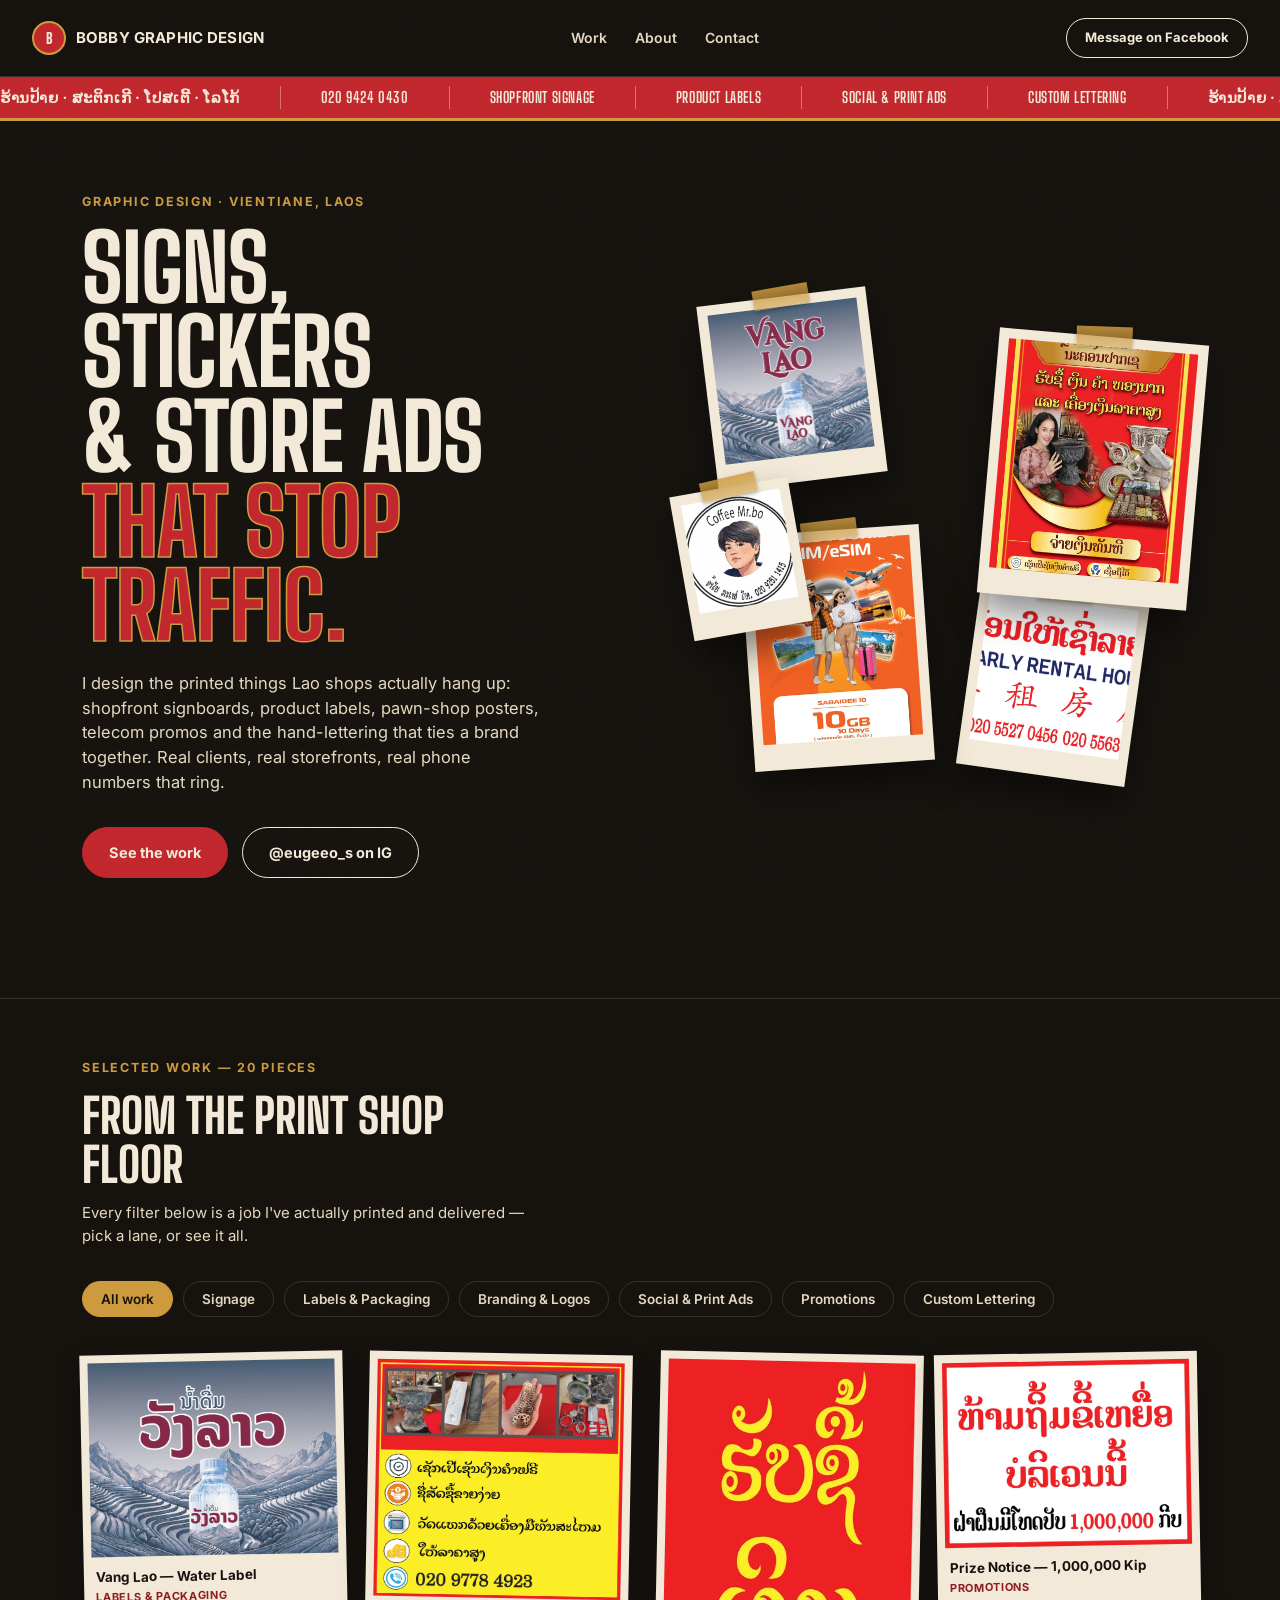
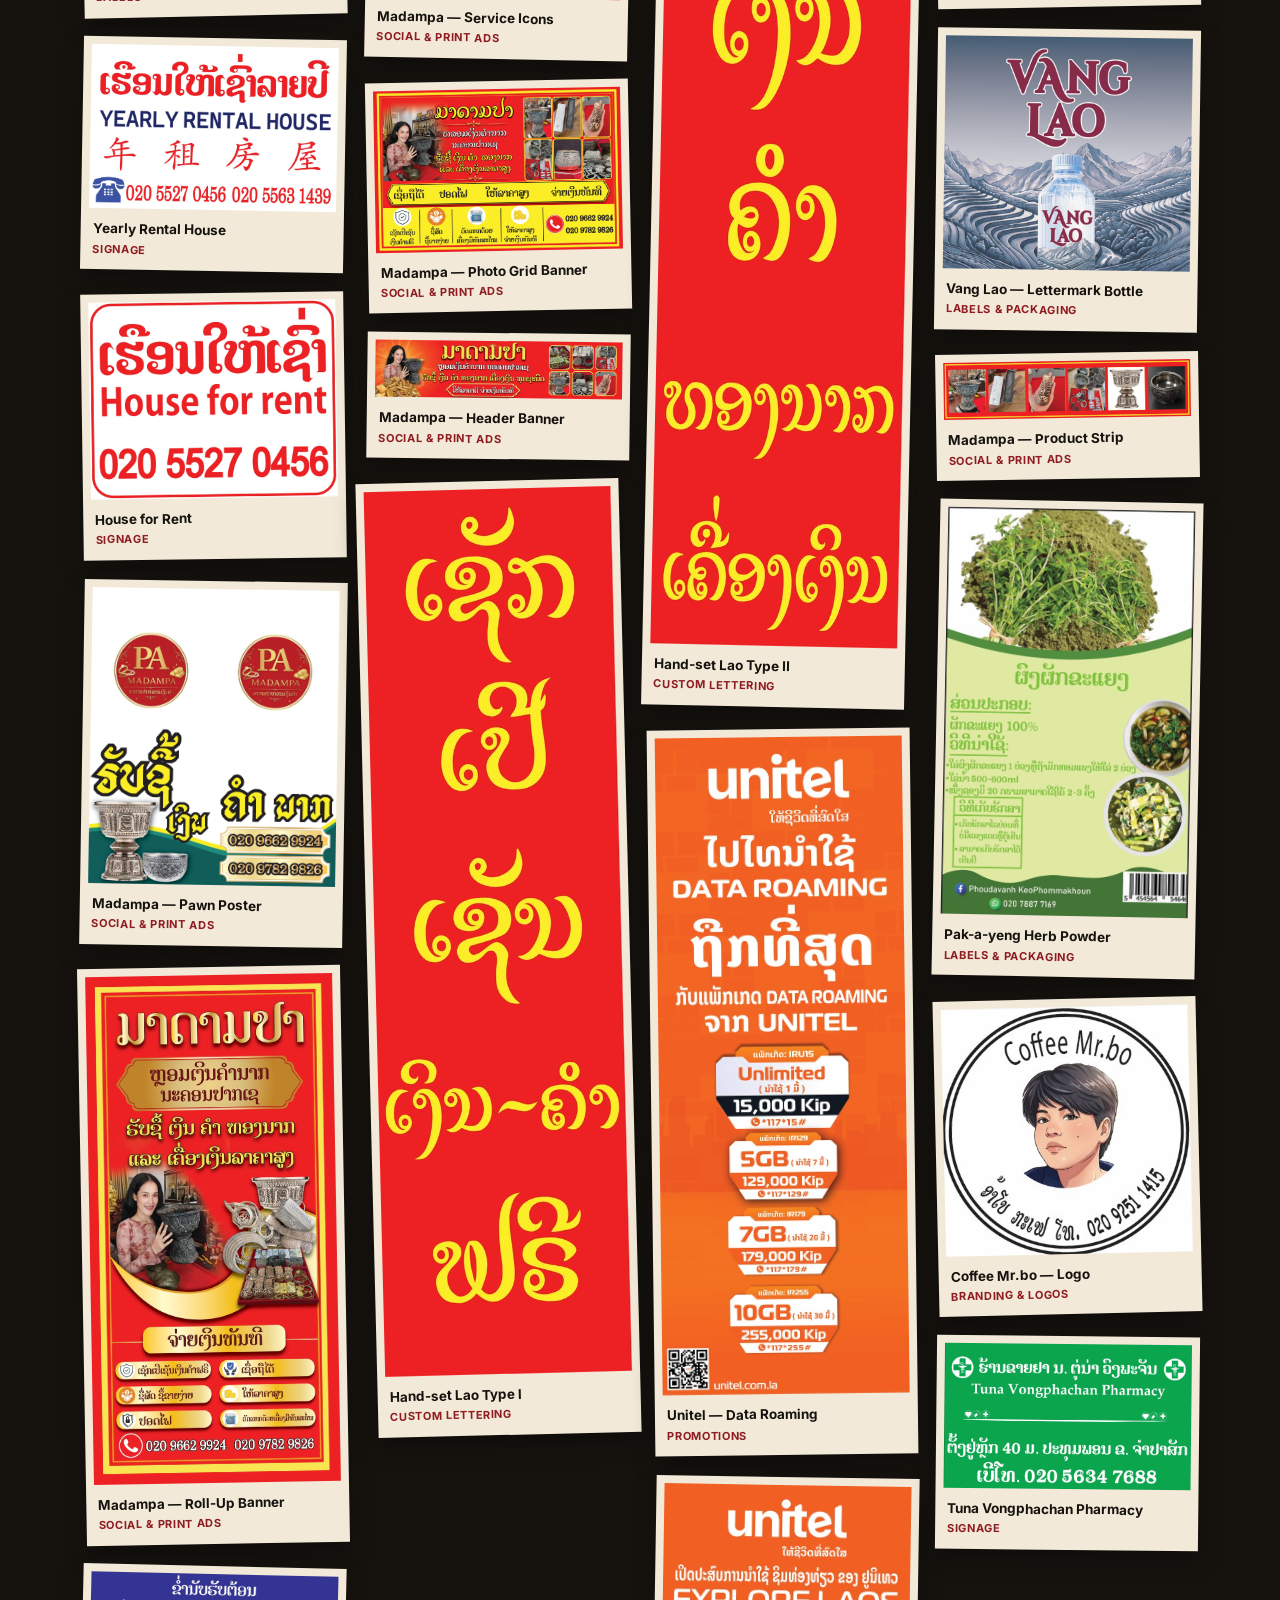
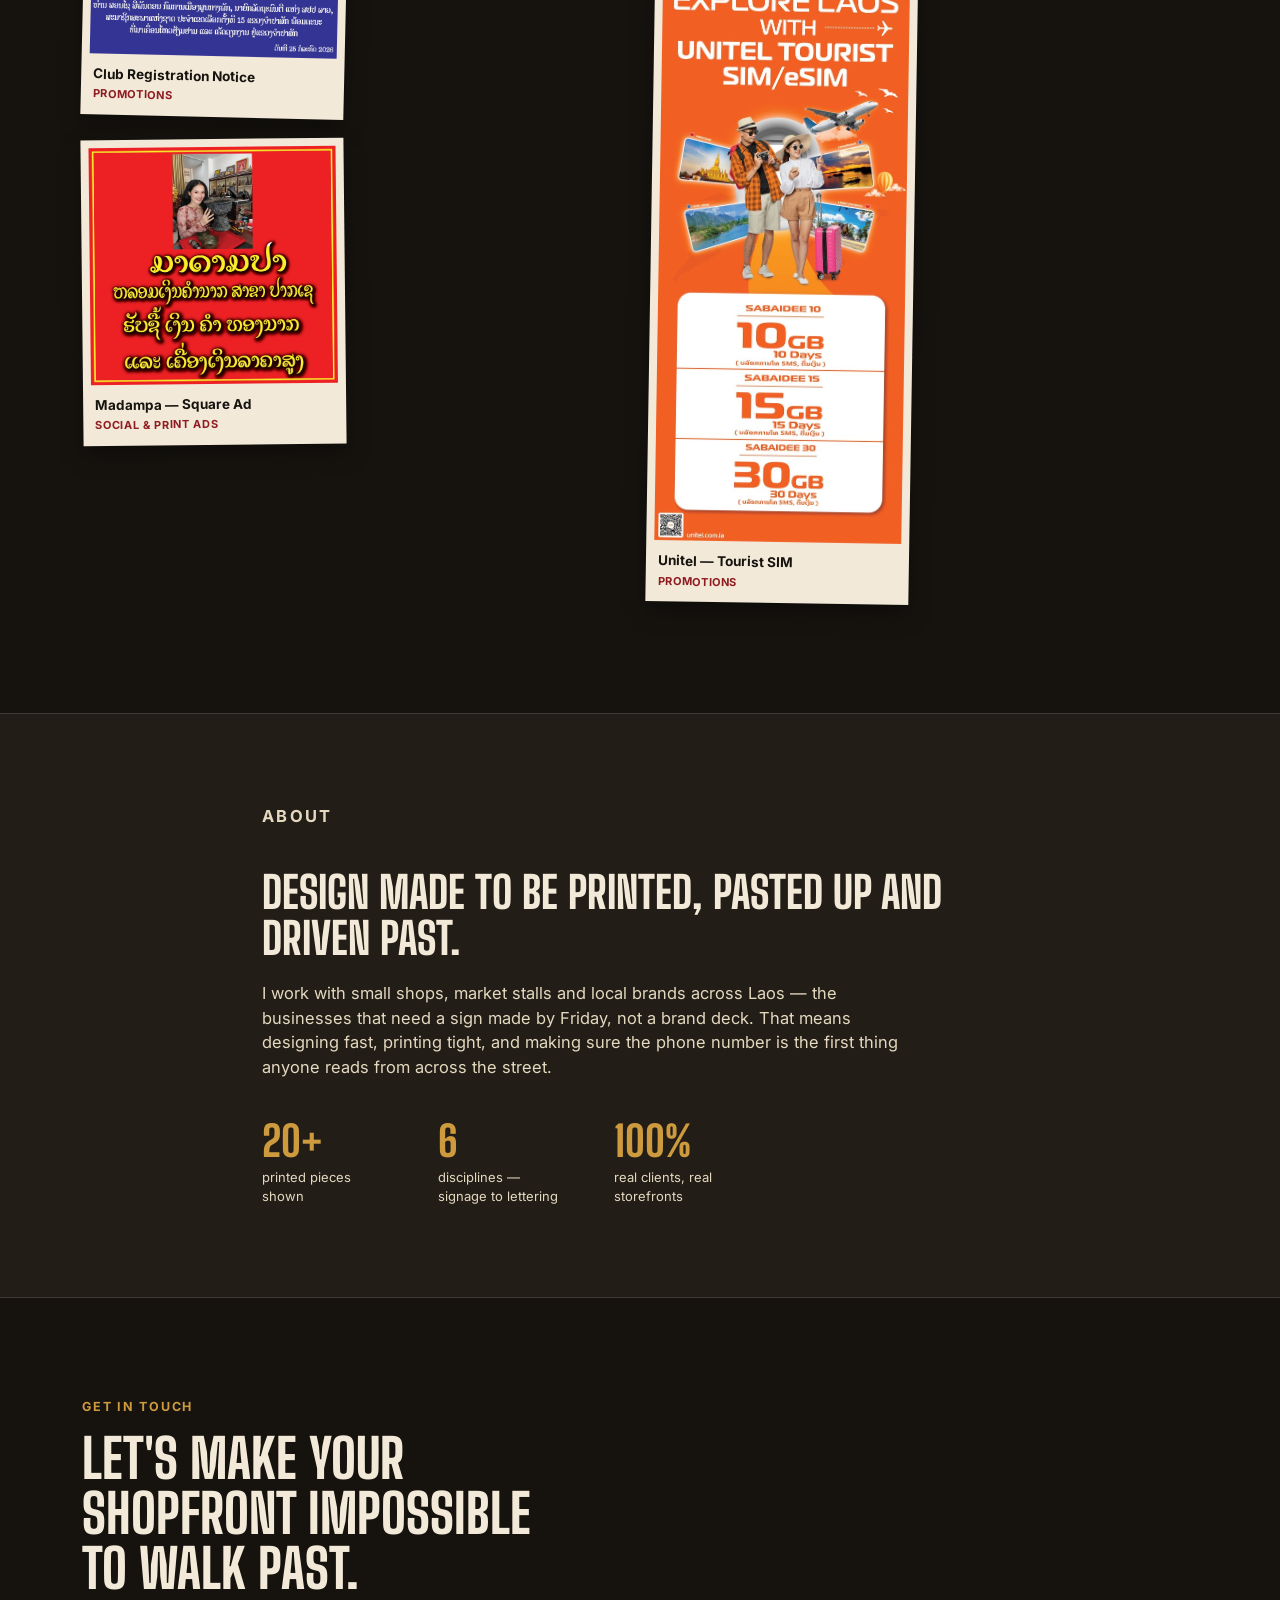
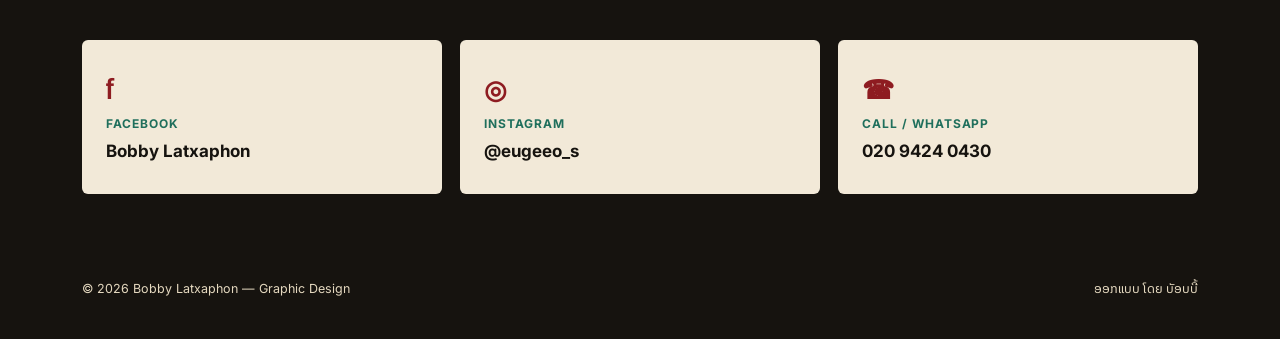
==== index.html @ 71aa8923 "Update index.html" ====
<!DOCTYPE html>
<html lang="en">
<head>
<meta charset="UTF-8">
<meta name="viewport" content="width=device-width, initial-scale=1.0">
<title>Bobby Latxaphon — Sign, Sticker &amp; Print Design</title>
<meta name="description" content="Graphic design portfolio — shopfront signage, product labels, social ads and street promotions from Laos.">
<link rel="preconnect" href="https://fonts.googleapis.com">
<link rel="preconnect" href="https://fonts.gstatic.com" crossorigin>
<link href="https://fonts.googleapis.com/css2?family=Big+Shoulders+Display:wght@400;600;700;800;900&family=Inter:wght@400;500;600;700;800&family=Noto+Sans+Lao:wght@400;600;700&display=swap" rel="stylesheet">
<link rel="stylesheet" href="styles.css">
</head>
<body>

<div class="grain"></div>

<header class="site-header">
  <a href="#top" class="brand">
    <span class="brand-mark">B</span>
    <span class="brand-name">BOBBY&nbsp;GRAPHIC&nbsp;DESIGN</span>
  </a>
  <nav class="main-nav">
    <a href="#work">Work</a>
    <a href="#about">About</a>
    <a href="#contact">Contact</a>
  </nav>
  <a class="header-cta" href="https://www.facebook.com/share/18x2KNoLbR/?mibextid=wwXIfr" target="_blank" rel="noopener">Message on Facebook</a>
</header>

<main id="top">

  <!-- MARQUEE -->
  <div class="marquee" aria-hidden="true">
    <div class="marquee-track">
      <span><font face="phetsarath ot">ຮ້ານປ້າຍ · ສະຕິກເກີ · ໂປສເຕີ້ · ໂລໂກ້</font></span>
      <span>020&nbsp;9424&nbsp;0430</span>
      <span>SHOPFRONT SIGNAGE</span>
      <span>PRODUCT LABELS</span>
      <span>SOCIAL &amp; PRINT ADS</span>
      <span>CUSTOM LETTERING</span>
      <span><font face="phetsarath ot">ຮ້ານປ້າຍ · ສະຕິກເກີ · ໂປສເຕີ້ · ໂລໂກ້</font></span>
      <span>020&nbsp;9424&nbsp;0430</span>
      <span>SHOPFRONT SIGNAGE</span>
      <span>PRODUCT LABELS</span>
      <span>SOCIAL &amp; PRINT ADS</span>
      <span>CUSTOM LETTERING</span>
    </div>
  </div>

  <!-- HERO -->
  <section class="hero">
    <div class="hero-copy">
      <p class="eyebrow">Graphic design · Vientiane, Laos</p>
      <h1>SIGNS,<br>STICKERS<br>&amp; STORE ADS<br><span class="hero-accent">THAT STOP<br>TRAFFIC.</span></h1>
      <p class="hero-lede">I design the printed things Lao shops actually hang up: shopfront signboards, product labels, pawn-shop posters, telecom promos and the hand-lettering that ties a brand together. Real clients, real storefronts, real phone numbers that ring.</p>
      <div class="hero-actions">
        <a href="#work" class="btn btn-primary">See the work</a>
        <a href="https://www.instagram.com/eugeeo_s?igsh=YTIzc3ljZ2NicTg0&utm_source=qr" target="_blank" rel="noopener" class="btn btn-ghost">@eugeeo_s on IG</a>
      </div>
    </div>

    <div class="hero-wall" role="img" aria-label="A wall of pinned sign and poster designs">
      <figure class="pin p1"><img src="images/93x88.jpg" alt="Vang Lao drinking water bottle label design"><span class="tape"></span></figure>
      <figure class="pin p2"><img src="images/250x500.jpg" alt="Madampa pawn shop gold and silver poster"><span class="tape"></span></figure>
      <figure class="pin p3"><img src="images/60x160.jpg" alt="Unitel tourist SIM roaming poster"><span class="tape"></span></figure>
      <figure class="pin p4"><img src="images/150x100.jpg" alt="Yearly rental house signboard"><span class="tape"></span></figure>
      <figure class="pin p5"><img src="images/22.jpg" alt="Coffee Mr.bo circular logo"><span class="tape"></span></figure>
    </div>
  </section>

  <!-- WORK -->
  <section id="work" class="work">
    <div class="section-head">
      <p class="eyebrow">Selected work — 20 pieces</p>
      <h2>From the print shop floor</h2>
      <p class="section-note">Every filter below is a job I've actually printed and delivered — pick a lane, or see it all.</p>
    </div>

    <div class="filters" role="tablist" aria-label="Filter work by category">
      <button class="filter-pill is-active" data-filter="all">All work</button>
      <button class="filter-pill" data-filter="signage">Signage</button>
      <button class="filter-pill" data-filter="labels">Labels &amp; Packaging</button>
      <button class="filter-pill" data-filter="branding">Branding &amp; Logos</button>
      <button class="filter-pill" data-filter="ads">Social &amp; Print Ads</button>
      <button class="filter-pill" data-filter="promos">Promotions</button>
      <button class="filter-pill" data-filter="lettering">Custom Lettering</button>
    </div>

    <div class="grid" id="grid">
      <!-- items injected by JS-friendly static markup -->

      <figure class="card" data-cat="labels" style="--rot:-1.2deg">
        <img src="images/108x85.jpg" alt="Vang Lao mountain-themed drinking water label" loading="lazy">
        <figcaption><span class="cap-title">Vang Lao — Water Label</span><span class="cap-tag">Labels &amp; Packaging</span></figcaption>
      </figure>

      <figure class="card" data-cat="signage" style="--rot:1deg">
        <img src="images/150x100.jpg" alt="Yearly rental house trilingual signboard" loading="lazy">
        <figcaption><span class="cap-title">Yearly Rental House</span><span class="cap-tag">Signage</span></figcaption>
      </figure>

      <figure class="card" data-cat="signage" style="--rot:-0.8deg">
        <img src="images/150x120.jpg" alt="House for rent red bordered signboard" loading="lazy">
        <figcaption><span class="cap-title">House for Rent</span><span class="cap-tag">Signage</span></figcaption>
      </figure>

      <figure class="card tall" data-cat="ads" style="--rot:0.9deg">
        <img src="images/200x240.jpg" alt="Madampa pawn shop poster with two logos" loading="lazy">
        <figcaption><span class="cap-title">Madampa — Pawn Poster</span><span class="cap-tag">Social &amp; Print Ads</span></figcaption>
      </figure>

      <figure class="card tall" data-cat="ads" style="--rot:-1deg">
        <img src="images/250x500.jpg" alt="Madampa full vertical roll-up banner" loading="lazy">
        <figcaption><span class="cap-title">Madampa — Roll-Up Banner</span><span class="cap-tag">Social &amp; Print Ads</span></figcaption>
      </figure>

      <figure class="card" data-cat="promos" style="--rot:1.3deg">
        <img src="images/270x90.jpg" alt="Football club membership registration announcement" loading="lazy">
        <figcaption><span class="cap-title">Club Registration Notice</span><span class="cap-tag">Promotions</span></figcaption>
      </figure>

      <figure class="card" data-cat="ads" style="--rot:-0.6deg">
        <img src="images/300x300_1.jpg" alt="Madampa square banner with contact numbers" loading="lazy">
        <figcaption><span class="cap-title">Madampa — Square Ad</span><span class="cap-tag">Social &amp; Print Ads</span></figcaption>
      </figure>

      <figure class="card" data-cat="ads" style="--rot:1.1deg">
        <img src="images/300x300_2.jpg" alt="Madampa square banner with service icons" loading="lazy">
        <figcaption><span class="cap-title">Madampa — Service Icons</span><span class="cap-tag">Social &amp; Print Ads</span></figcaption>
      </figure>

      <figure class="card wide" data-cat="ads" style="--rot:-1.1deg">
        <img src="images/375x246.jpg" alt="Madampa wide banner with photo grid" loading="lazy">
        <figcaption><span class="cap-title">Madampa — Photo Grid Banner</span><span class="cap-tag">Social &amp; Print Ads</span></figcaption>
      </figure>

      <figure class="card wide" data-cat="ads" style="--rot:0.7deg">
        <img src="images/500x120.jpg" alt="Madampa long horizontal gold banner" loading="lazy">
        <figcaption><span class="cap-title">Madampa — Header Banner</span><span class="cap-tag">Social &amp; Print Ads</span></figcaption>
      </figure>

      <figure class="card tall" data-cat="lettering" style="--rot:-1.4deg">
        <img src="images/51x183-10.jpg" alt="Custom Lao lettering artwork in yellow" loading="lazy">
        <figcaption><span class="cap-title">Hand-set Lao Type I</span><span class="cap-tag">Custom Lettering</span></figcaption>
      </figure>

      <figure class="card tall" data-cat="lettering" style="--rot:1.2deg">
        <img src="images/51x183-11.jpg" alt="Custom Lao lettering artwork, second layout" loading="lazy">
        <figcaption><span class="cap-title">Hand-set Lao Type II</span><span class="cap-tag">Custom Lettering</span></figcaption>
      </figure>

      <figure class="card tall" data-cat="promos" style="--rot:-0.7deg">
        <img src="images/60x160_2.jpg" alt="Unitel data roaming promotional poster" loading="lazy">
        <figcaption><span class="cap-title">Unitel — Data Roaming</span><span class="cap-tag">Promotions</span></figcaption>
      </figure>

      <figure class="card tall" data-cat="promos" style="--rot:0.9deg">
        <img src="images/60x160.jpg" alt="Unitel tourist SIM travel poster" loading="lazy">
        <figcaption><span class="cap-title">Unitel — Tourist SIM</span><span class="cap-tag">Promotions</span></figcaption>
      </figure>

      <figure class="card" data-cat="signage" style="--rot:-1deg">
        <img src="images/80x60.jpg" alt="Lottery style prize notice, one million kip" loading="lazy">
        <figcaption><span class="cap-title">Prize Notice — 1,000,000 Kip</span><span class="cap-tag">Promotions</span></figcaption>
      </figure>

      <figure class="card" data-cat="labels" style="--rot:0.8deg">
        <img src="images/93x88.jpg" alt="Vang Lao English lettermark bottle design" loading="lazy">
        <figcaption><span class="cap-title">Vang Lao — Lettermark Bottle</span><span class="cap-tag">Labels &amp; Packaging</span></figcaption>
      </figure>

      <figure class="card wide" data-cat="ads" style="--rot:-0.9deg">
        <img src="images/stiker_c2_300x70.jpg" alt="Product photography strip of silver and gold pieces" loading="lazy">
        <figcaption><span class="cap-title">Madampa — Product Strip</span><span class="cap-tag">Social &amp; Print Ads</span></figcaption>
      </figure>

      <figure class="card" data-cat="labels" style="--rot:1.1deg">
        <img src="images/10.jpg" alt="Herbal vegetable powder product label, green" loading="lazy">
        <figcaption><span class="cap-title">Pak-a-yeng Herb Powder</span><span class="cap-tag">Labels &amp; Packaging</span></figcaption>
      </figure>

      <figure class="card small" data-cat="branding" style="--rot:-1.3deg">
        <img src="images/22.jpg" alt="Coffee Mr.bo circular portrait logo" loading="lazy">
        <figcaption><span class="cap-title">Coffee Mr.bo — Logo</span><span class="cap-tag">Branding &amp; Logos</span></figcaption>
      </figure>

      <figure class="card" data-cat="signage" style="--rot:0.6deg">
        <img src="images/8.jpg" alt="Tuna Vongphachan pharmacy signboard" loading="lazy">
        <figcaption><span class="cap-title">Tuna Vongphachan Pharmacy</span><span class="cap-tag">Signage</span></figcaption>
      </figure>

    </div>
  </section>

  <!-- ABOUT -->
  <section id="about" class="about">
    <div class="about-inner">
      <p class="eyebrow">About</p>
      <h2>Design made to be printed, pasted&nbsp;up and driven past.</h2>
      <p>I work with small shops, market stalls and local brands across Laos — the businesses that need a sign made by Friday, not a brand deck. That means designing fast, printing tight, and making sure the phone number is the first thing anyone reads from across the street.</p>
      <div class="stat-row">
        <div class="stat"><span class="stat-num">20+</span><span class="stat-label">printed pieces shown</span></div>
        <div class="stat"><span class="stat-num">6</span><span class="stat-label">disciplines — signage to lettering</span></div>
        <div class="stat"><span class="stat-num">100%</span><span class="stat-label">real clients, real storefronts</span></div>
      </div>
    </div>
  </section>

  <!-- CONTACT -->
  <section id="contact" class="contact">
    <div class="contact-inner">
      <p class="eyebrow">Get in touch</p>
      <h2>Let's make your shopfront impossible to walk past.</h2>
      <div class="contact-grid">
        <a class="contact-card" href="https://www.facebook.com/share/18x2KNoLbR/?mibextid=wwXIfr" target="_blank" rel="noopener">
          <span class="contact-icon">f</span>
          <span class="contact-label">Facebook</span>
          <span class="contact-value">Bobby Latxaphon</span>
        </a>
        <a class="contact-card" href="https://www.instagram.com/eugeeo_s?igsh=YTIzc3ljZ2NicTg0&utm_source=qr" target="_blank" rel="noopener">
          <span class="contact-icon">◎</span>
          <span class="contact-label">Instagram</span>
          <span class="contact-value">@eugeeo_s</span>
        </a>
        <a class="contact-card" href="tel:+8562094240430">
          <span class="contact-icon">☎</span>
          <span class="contact-label">Call / WhatsApp</span>
          <span class="contact-value">020&nbsp;9424&nbsp;0430</span>
        </a>
      </div>
    </div>
  </section>

</main>

<footer class="site-footer">
  <span>© 2026 Bobby Latxaphon — Graphic Design</span>
  <span class="footer-lao">ອອກແບບ ໂດຍ ບັອບບີ້</span>
</footer>

<!-- Lightbox -->
<div class="lightbox" id="lightbox" aria-hidden="true">
  <button class="lightbox-close" id="lightboxClose" aria-label="Close preview">&times;</button>
  <button class="lightbox-nav lightbox-prev" id="lightboxPrev" aria-label="Previous image">&#8592;</button>
  <img src="" alt="" id="lightboxImg">
  <button class="lightbox-nav lightbox-next" id="lightboxNext" aria-label="Next image">&#8594;</button>
  <p class="lightbox-caption" id="lightboxCaption"></p>
</div>

<script src="script.js"></script>
</body>
</html>
---- styles.css ----
/* ---------- Tokens ---------- */
:root{
  --ink: #16130f;
  --ink-soft: #221d17;
  --paper: #f2e9d8;
  --paper-dim: #e4d8bf;
  --red: #c1272d;
  --red-deep: #8e1c21;
  --gold: #cd9a3e;
  --teal: #1f6f5c;
  --line: rgba(242,233,216,0.14);

  --display: "Big Shoulders Display", sans-serif;
  --body: "Inter", sans-serif;
  --lao: "Noto Sans Lao", sans-serif;

  --container: 1180px;
}

*{ box-sizing:border-box; }
html{ scroll-behavior:smooth; }
body{
  margin:0;
  background:var(--ink);
  color:var(--paper);
  font-family:var(--body);
  font-size:16px;
  line-height:1.5;
  -webkit-font-smoothing:antialiased;
}
img{ max-width:100%; display:block; }
a{ color:inherit; text-decoration:none; }

::selection{ background:var(--red); color:var(--paper); }

/* focus visibility */
a:focus-visible, button:focus-visible{
  outline:2px solid var(--gold);
  outline-offset:3px;
}

/* subtle film grain overlay for the whole page */
.grain{
  position:fixed; inset:0; pointer-events:none; z-index:999;
  opacity:0.05; mix-blend-mode:overlay;
  background-image:url("data:image/svg+xml,%3Csvg xmlns='http://www.w3.org/2000/svg' width='120' height='120'%3E%3Cfilter id='n'%3E%3CfeTurbulence type='fractalNoise' baseFrequency='0.9' numOctaves='2' stitchTiles='stitch'/%3E%3C/filter%3E%3Crect width='100%25' height='100%25' filter='url(%23n)'/%3E%3C/svg%3E");
}

@media (prefers-reduced-motion: reduce){
  html{ scroll-behavior:auto; }
  *{ animation-duration:0.001ms !important; animation-iteration-count:1 !important; transition-duration:0.001ms !important; }
}

/* ---------- Header ---------- */
.site-header{
  position:sticky; top:0; z-index:50;
  display:flex; align-items:center; justify-content:space-between;
  padding:18px 32px;
  background:rgba(22,19,15,0.86);
  backdrop-filter:blur(8px);
  border-bottom:1px solid var(--line);
}
.brand{ display:flex; align-items:center; gap:10px; }
.brand-mark{
  width:34px; height:34px; border-radius:50%;
  background:var(--red);
  color:var(--paper);
  display:flex; align-items:center; justify-content:center;
  font-family:var(--display); font-weight:800; font-size:15px;
  border:2px solid var(--gold);
}
.brand-name{ font-weight:700; letter-spacing:0.01em; font-size:15px; }
.main-nav{ display:flex; gap:28px; }
.main-nav a{
  font-size:14px; font-weight:600; color:var(--paper-dim);
  transition:color .2s;
}
.main-nav a:hover{ color:var(--gold); }
.header-cta{
  border:1.5px solid var(--paper);
  padding:9px 18px;
  border-radius:999px;
  font-size:13px; font-weight:700;
  white-space:nowrap;
  transition:background .2s, color .2s, border-color .2s;
}
.header-cta:hover{ background:var(--red); border-color:var(--red); color:var(--paper); }

@media (max-width:760px){
  .main-nav{ display:none; }
  .site-header{ padding:14px 18px; }
}

/* ---------- Marquee ---------- */
.marquee{
  background:var(--red);
  color:var(--paper);
  overflow:hidden;
  white-space:nowrap;
  border-bottom:3px solid var(--gold);
}
.marquee-track{
  display:inline-flex;
  gap:40px;
  padding:9px 0;
  animation:scroll-marquee 32s linear infinite;
}
.marquee-track span{
  font-family:var(--display);
  font-weight:700;
  font-size:15px;
  letter-spacing:0.04em;
  text-transform:uppercase;
  padding-right:40px;
  border-right:1px solid rgba(242,233,216,0.4);
}
@keyframes scroll-marquee{
  from{ transform:translateX(0); }
  to{ transform:translateX(-50%); }
}

/* ---------- Hero ---------- */
.hero{
  max-width:var(--container);
  margin:0 auto;
  padding:72px 32px 100px;
  display:grid;
  grid-template-columns:1.05fr 0.95fr;
  gap:40px;
  align-items:center;
}
.eyebrow{
  font-size:12.5px; font-weight:700; letter-spacing:0.14em; text-transform:uppercase;
  color:var(--gold); margin:0 0 14px;
}
.hero h1{
  font-family:var(--display);
  font-weight:800;
  font-size:clamp(48px, 7.2vw, 92px);
  line-height:0.92;
  letter-spacing:-0.01em;
  margin:0 0 22px;
  text-transform:uppercase;
}
.hero-accent{ color:var(--red); -webkit-text-stroke:1.5px var(--gold); text-stroke:1.5px var(--gold); }
.hero-lede{
  max-width:46ch;
  color:var(--paper-dim);
  font-size:16.5px;
  margin:0 0 32px;
}
.hero-actions{ display:flex; gap:14px; flex-wrap:wrap; }
.btn{
  display:inline-flex; align-items:center; gap:8px;
  padding:14px 26px;
  border-radius:999px;
  font-weight:700; font-size:14.5px;
  transition:transform .18s ease, background .2s, color .2s, border-color .2s;
}
.btn:hover{ transform:translateY(-2px); }
.btn-primary{ background:var(--red); color:var(--paper); border:1.5px solid var(--red); }
.btn-primary:hover{ background:var(--red-deep); border-color:var(--red-deep); }
.btn-ghost{ border:1.5px solid var(--paper); color:var(--paper); }
.btn-ghost:hover{ background:var(--paper); color:var(--ink); }

/* --- hero pinned wall --- */
.hero-wall{
  position:relative;
  height:480px;
}
.pin{
  position:absolute;
  margin:0;
  background:var(--paper);
  padding:10px 10px 26px;
  box-shadow:0 18px 34px rgba(0,0,0,0.45);
  width:190px;
  transform:rotate(var(--r,0deg));
  transition:transform .3s ease, box-shadow .3s ease;
}
.pin img{ width:100%; height:150px; object-fit:cover; }
.pin:hover{ transform:rotate(0deg) scale(1.04); box-shadow:0 22px 44px rgba(0,0,0,0.55); z-index:5; }
.pin .tape{
  position:absolute; top:-10px; left:50%; transform:translateX(-50%) rotate(-3deg);
  width:56px; height:20px;
  background:linear-gradient(180deg, rgba(205,154,62,0.85), rgba(205,154,62,0.55));
  box-shadow:0 2px 4px rgba(0,0,0,0.25);
}
.p1{ --r:-7deg; top:0; left:20px; width:170px; z-index:2; }
.p2{ --r:5deg; top:40px; right:0; width:210px; z-index:3; }
.p2 img{ height:230px; }
.p3{ --r:-4deg; bottom:10px; left:60px; width:180px; z-index:4; }
.p3 img{ height:200px; }
.p4{ --r:8deg; bottom:0; right:60px; width:170px; z-index:1; }
.p5{ --r:-10deg; top:190px; left:-6px; width:120px; z-index:5; }
.p5 img{ height:110px; }

@media (max-width:920px){
  .hero{ grid-template-columns:1fr; padding-top:48px; }
  .hero-wall{ height:380px; margin-top:20px; }
}
@media (max-width:520px){
  .hero-wall{ display:none; }
}

/* ---------- Section shared ---------- */
.section-head{ max-width:var(--container); margin:0 auto; padding:0 32px; text-align:left; }
.section-head h2{
  font-family:var(--display);
  font-weight:800;
  font-size:clamp(30px,4.4vw,48px);
  line-height:1.02;
  margin:0 0 12px;
  text-transform:uppercase;
  max-width:16ch;
}
.section-note{ color:var(--paper-dim); max-width:52ch; margin:0; font-size:15px; }

/* ---------- Work / Filters ---------- */
.work{ padding:60px 0 110px; border-top:1px solid var(--line); margin-top:20px; }
.filters{
  max-width:var(--container); margin:34px auto 0; padding:0 32px;
  display:flex; gap:10px; flex-wrap:wrap;
}
.filter-pill{
  font-family:var(--body);
  background:transparent;
  border:1.5px solid var(--line);
  color:var(--paper-dim);
  padding:9px 18px;
  border-radius:999px;
  font-size:13.5px;
  font-weight:600;
  cursor:pointer;
  transition:background .2s, color .2s, border-color .2s;
}
.filter-pill:hover{ border-color:var(--gold); color:var(--paper); }
.filter-pill.is-active{ background:var(--gold); border-color:var(--gold); color:var(--ink); }

.grid{
  max-width:var(--container); margin:36px auto 0; padding:0 32px;
  columns:4 260px;
  column-gap:22px;
}
@media (max-width:1000px){ .grid{ columns:3 220px; } }
@media (max-width:700px){ .grid{ columns:2 160px; column-gap:14px; } }
@media (max-width:460px){ .grid{ columns:1; } }

.card{
  break-inside:avoid;
  margin:0 0 22px;
  background:var(--paper);
  padding:8px 8px 0;
  cursor:pointer;
  transform:rotate(var(--rot,0deg));
  box-shadow:0 10px 22px rgba(0,0,0,0.35);
  transition:transform .25s ease, box-shadow .25s ease;
  position:relative;
}
.card:hover{ transform:rotate(0deg) translateY(-4px); box-shadow:0 18px 32px rgba(0,0,0,0.5); z-index:2; }
.card img{ width:100%; height:auto; display:block; }
.card figcaption{
  display:flex; flex-direction:column; gap:2px;
  padding:10px 4px 12px;
  color:var(--ink);
}
.cap-title{ font-weight:700; font-size:13.5px; }
.cap-tag{ font-size:11px; text-transform:uppercase; letter-spacing:0.06em; color:var(--red-deep); font-weight:700; }
.card.hidden{ display:none; }

/* ---------- About ---------- */
.about{ background:var(--ink-soft); padding:90px 0; border-top:1px solid var(--line); border-bottom:1px solid var(--line); }
.about-inner{ max-width:820px; margin:0 auto; padding:0 32px; }
.about-inner h2{
  font-family:var(--display); font-weight:800; text-transform:uppercase;
  font-size:clamp(28px,4vw,44px); line-height:1.05; margin:0 0 20px;
}
.about-inner p{ color:var(--paper-dim); font-size:16.5px; max-width:64ch; margin:0 0 40px; }
.stat-row{ display:flex; gap:48px; flex-wrap:wrap; }
.stat{ display:flex; flex-direction:column; }
.stat-num{ font-family:var(--display); font-weight:800; font-size:42px; color:var(--gold); line-height:1; }
.stat-label{ font-size:13px; color:var(--paper-dim); margin-top:6px; max-width:16ch; }

/* ---------- Contact ---------- */
.contact{ padding:100px 0 60px; }
.contact-inner{ max-width:var(--container); margin:0 auto; padding:0 32px; }
.contact-inner h2{
  font-family:var(--display); font-weight:800; text-transform:uppercase;
  font-size:clamp(30px,5vw,54px); line-height:1.02; margin:0 0 44px; max-width:18ch;
}
.contact-grid{ display:grid; grid-template-columns:repeat(3,1fr); gap:18px; }
.contact-card{
  background:var(--paper);
  color:var(--ink);
  padding:28px 22px;
  border-radius:6px;
  display:flex; flex-direction:column; gap:6px;
  border:2px solid transparent;
  transition:transform .2s ease, border-color .2s ease;
}
.contact-card:hover{ transform:translateY(-4px); border-color:var(--gold); }
.contact-icon{ font-family:var(--display); font-size:26px; font-weight:800; color:var(--red-deep); }
.contact-label{ font-size:12px; text-transform:uppercase; letter-spacing:0.08em; font-weight:700; color:var(--teal); }
.contact-value{ font-weight:700; font-size:17px; }

@media (max-width:700px){ .contact-grid{ grid-template-columns:1fr; } }

/* ---------- Footer ---------- */
.site-footer{
  display:flex; justify-content:space-between; align-items:center; flex-wrap:wrap; gap:10px;
  padding:26px 32px 40px;
  max-width:var(--container); margin:0 auto;
  color:var(--paper-dim); font-size:12.5px;
}
.footer-lao{ font-family:var(--lao); }

/* ---------- Lightbox ---------- */
.lightbox{
  position:fixed; inset:0; z-index:200;
  background:rgba(10,8,6,0.94);
  display:flex; flex-direction:column; align-items:center; justify-content:center;
  padding:40px;
  opacity:0; pointer-events:none;
  transition:opacity .25s ease;
}
.lightbox.is-open{ opacity:1; pointer-events:auto; }
.lightbox img{
  max-width:min(88vw, 720px); max-height:72vh; object-fit:contain;
  box-shadow:0 30px 60px rgba(0,0,0,0.6);
  border:6px solid var(--paper);
}
.lightbox-caption{ color:var(--paper); font-size:14px; margin-top:18px; text-align:center; }
.lightbox-close{
  position:absolute; top:24px; right:28px;
  background:none; border:none; color:var(--paper);
  font-size:34px; line-height:1; cursor:pointer;
}
.lightbox-nav{
  position:absolute; top:50%; transform:translateY(-50%);
  background:rgba(242,233,216,0.1); border:1.5px solid var(--paper);
  color:var(--paper); width:46px; height:46px; border-radius:50%;
  font-size:18px; cursor:pointer;
  transition:background .2s;
}
.lightbox-nav:hover{ background:var(--red); border-color:var(--red); }
.lightbox-prev{ left:24px; }
.lightbox-next{ right:24px; }
@media (max-width:600px){
  .lightbox-nav{ width:38px; height:38px; }
  .lightbox-prev{ left:8px; } .lightbox-next{ right:8px; }
}
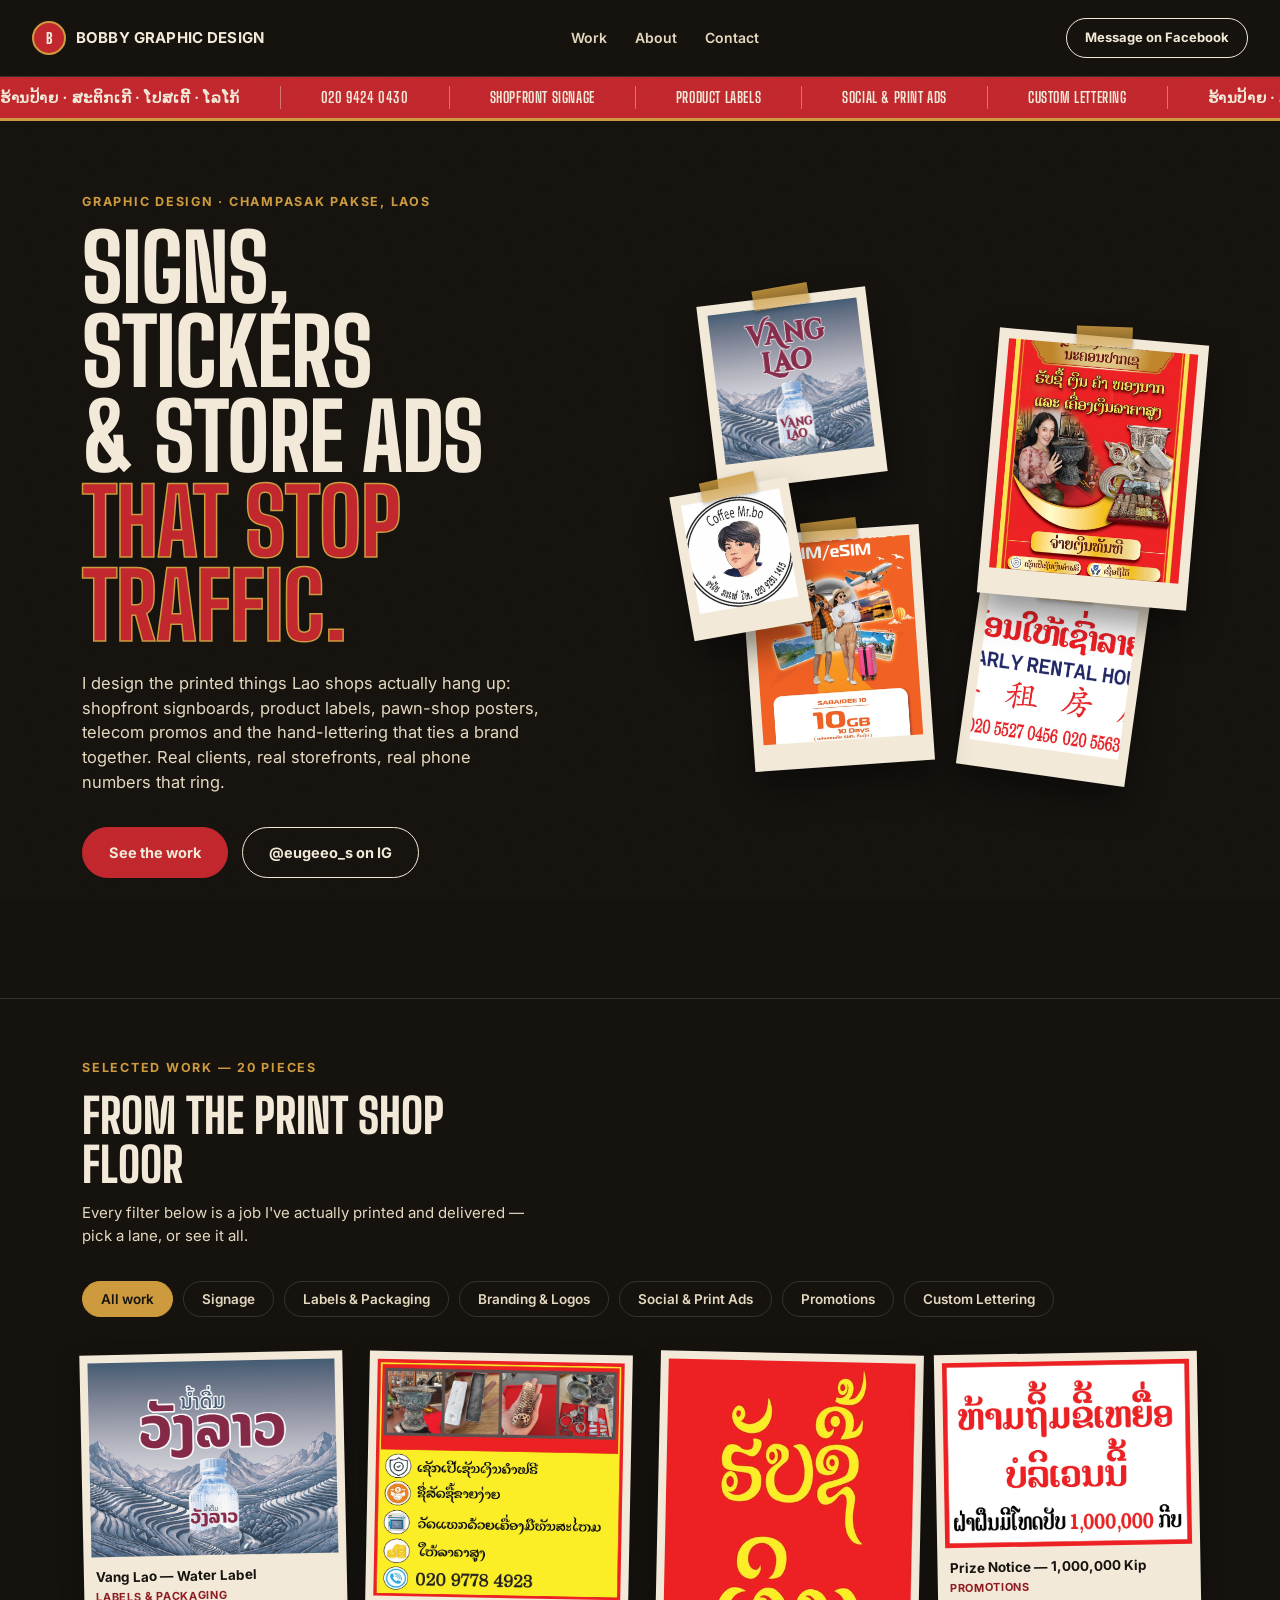
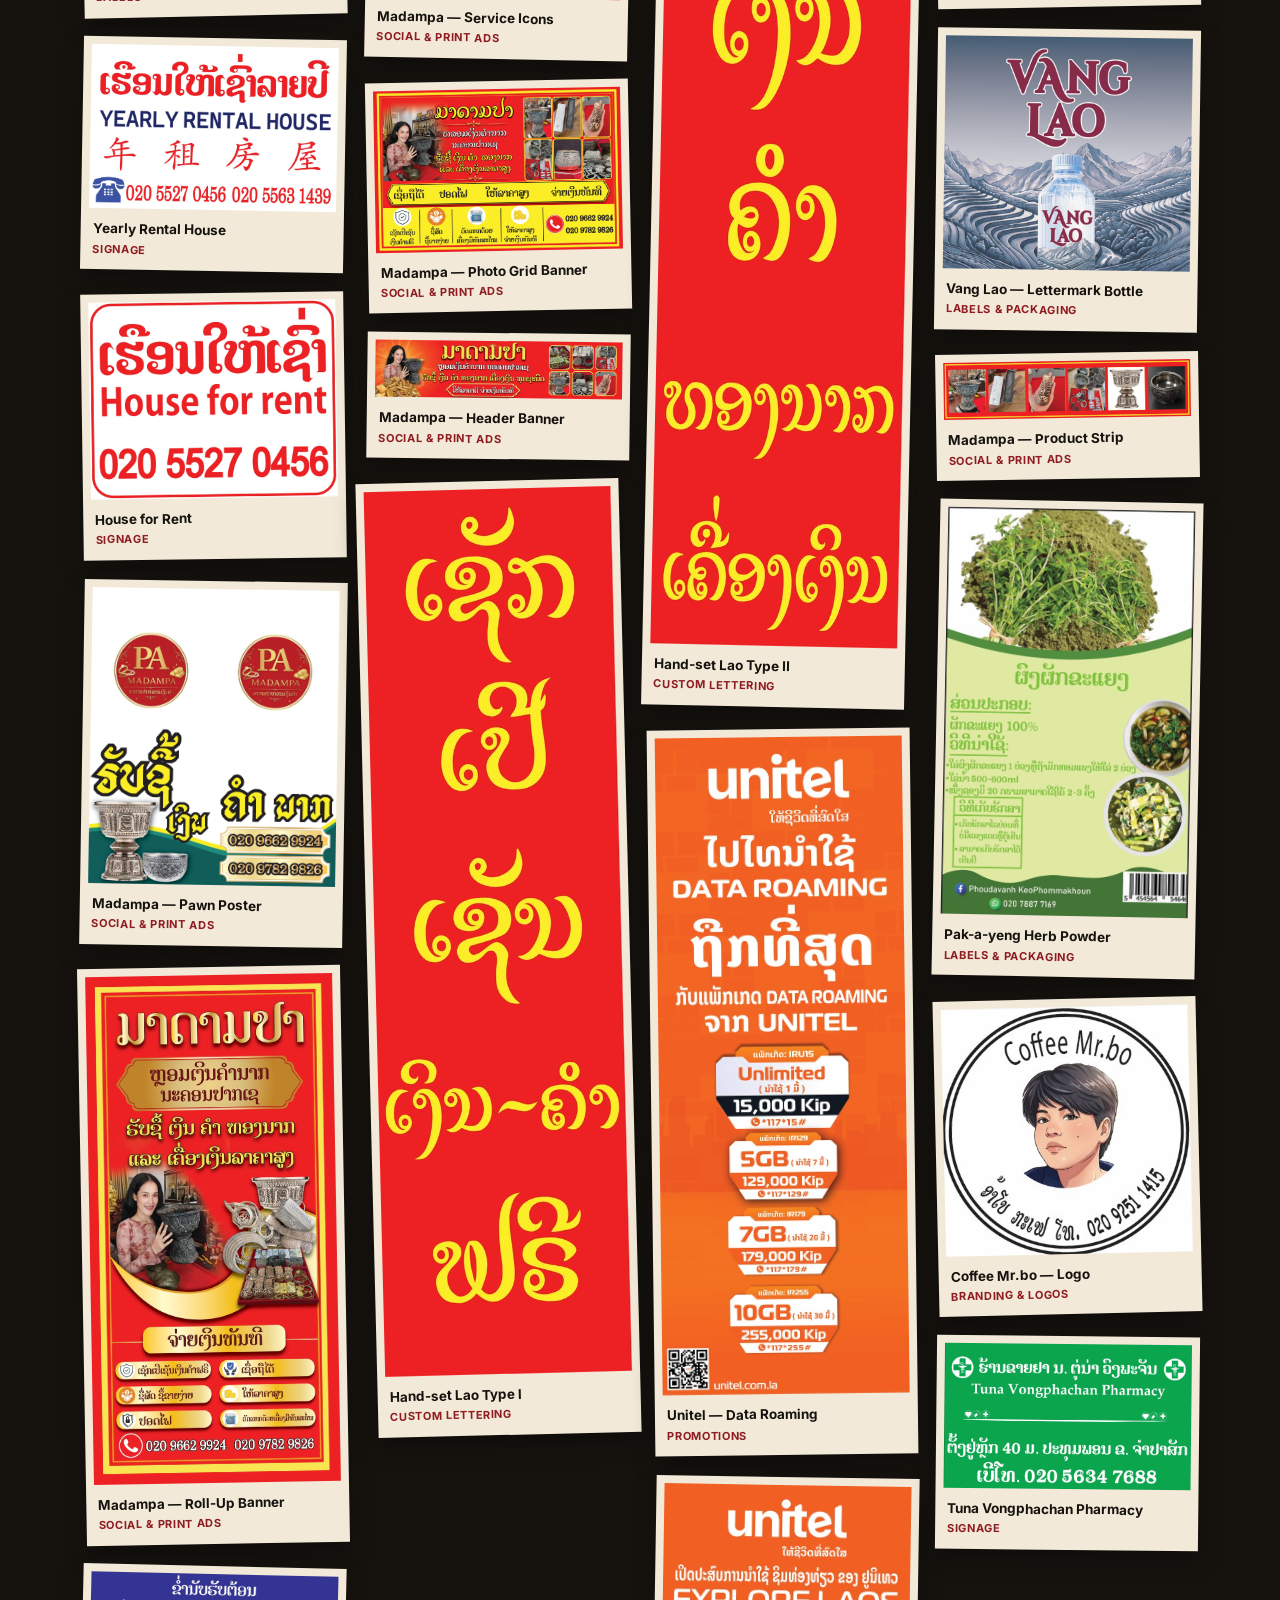
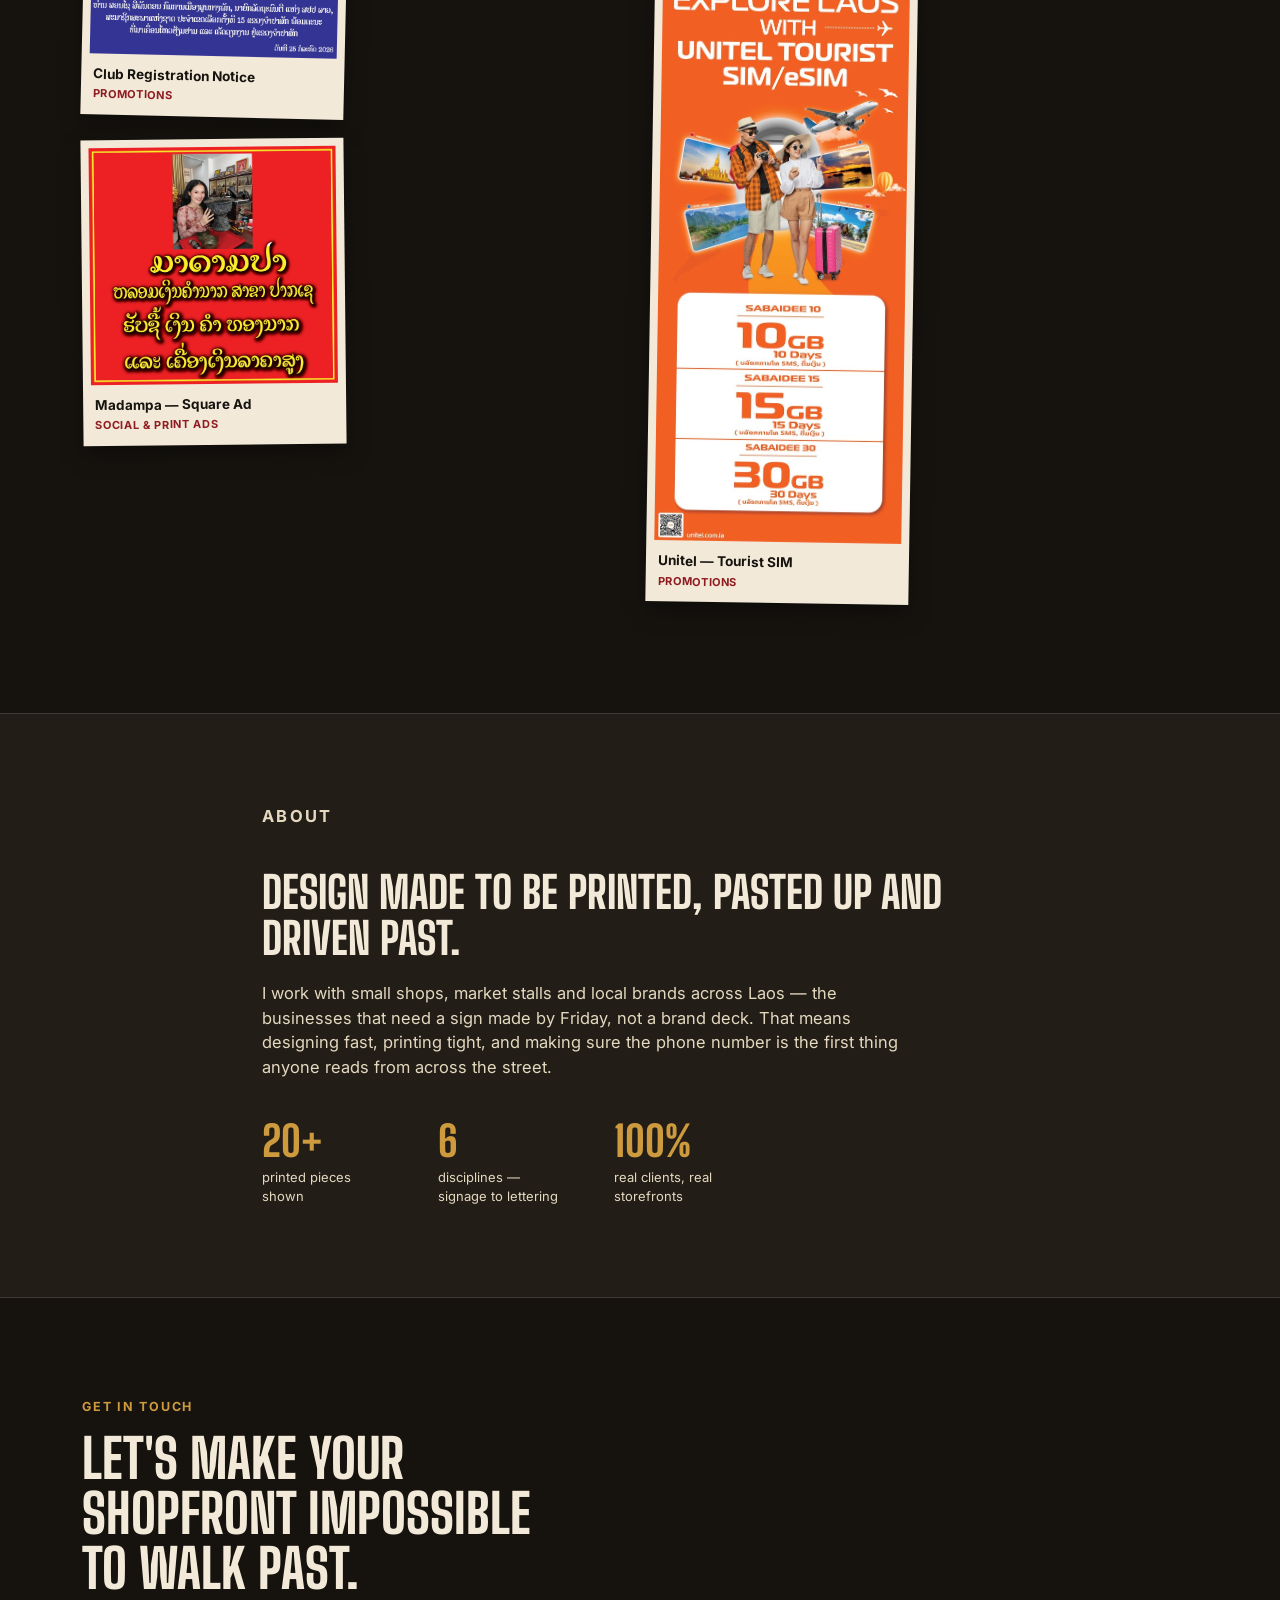
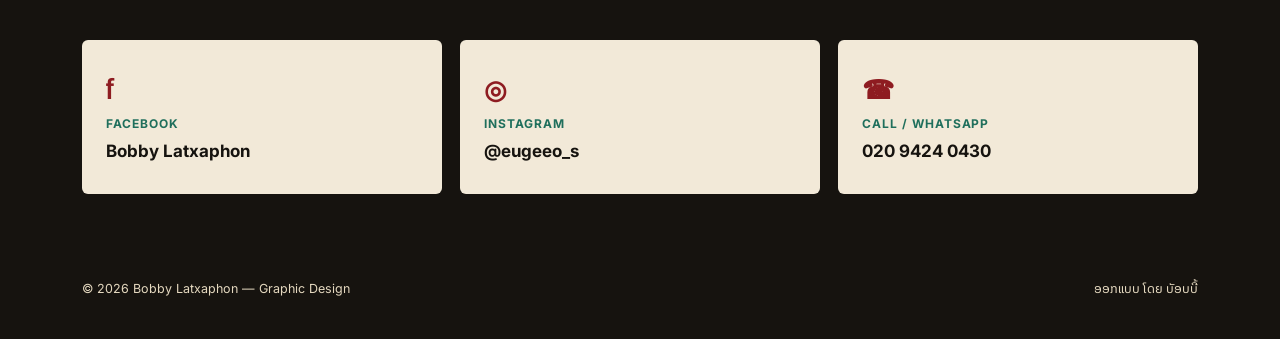
==== commit 13ec3e0d: "Update index.html" ====
--- a/index.html
+++ b/index.html
@@ -50,7 +50,7 @@
   <!-- HERO -->
   <section class="hero">
     <div class="hero-copy">
-      <p class="eyebrow">Graphic design · Vientiane, Laos</p>
+      <p class="eyebrow">Graphic design · Champasak Pakse, Laos</p>
       <h1>SIGNS,<br>STICKERS<br>&amp; STORE ADS<br><span class="hero-accent">THAT STOP<br>TRAFFIC.</span></h1>
       <p class="hero-lede">I design the printed things Lao shops actually hang up: shopfront signboards, product labels, pawn-shop posters, telecom promos and the hand-lettering that ties a brand together. Real clients, real storefronts, real phone numbers that ring.</p>
       <div class="hero-actions">
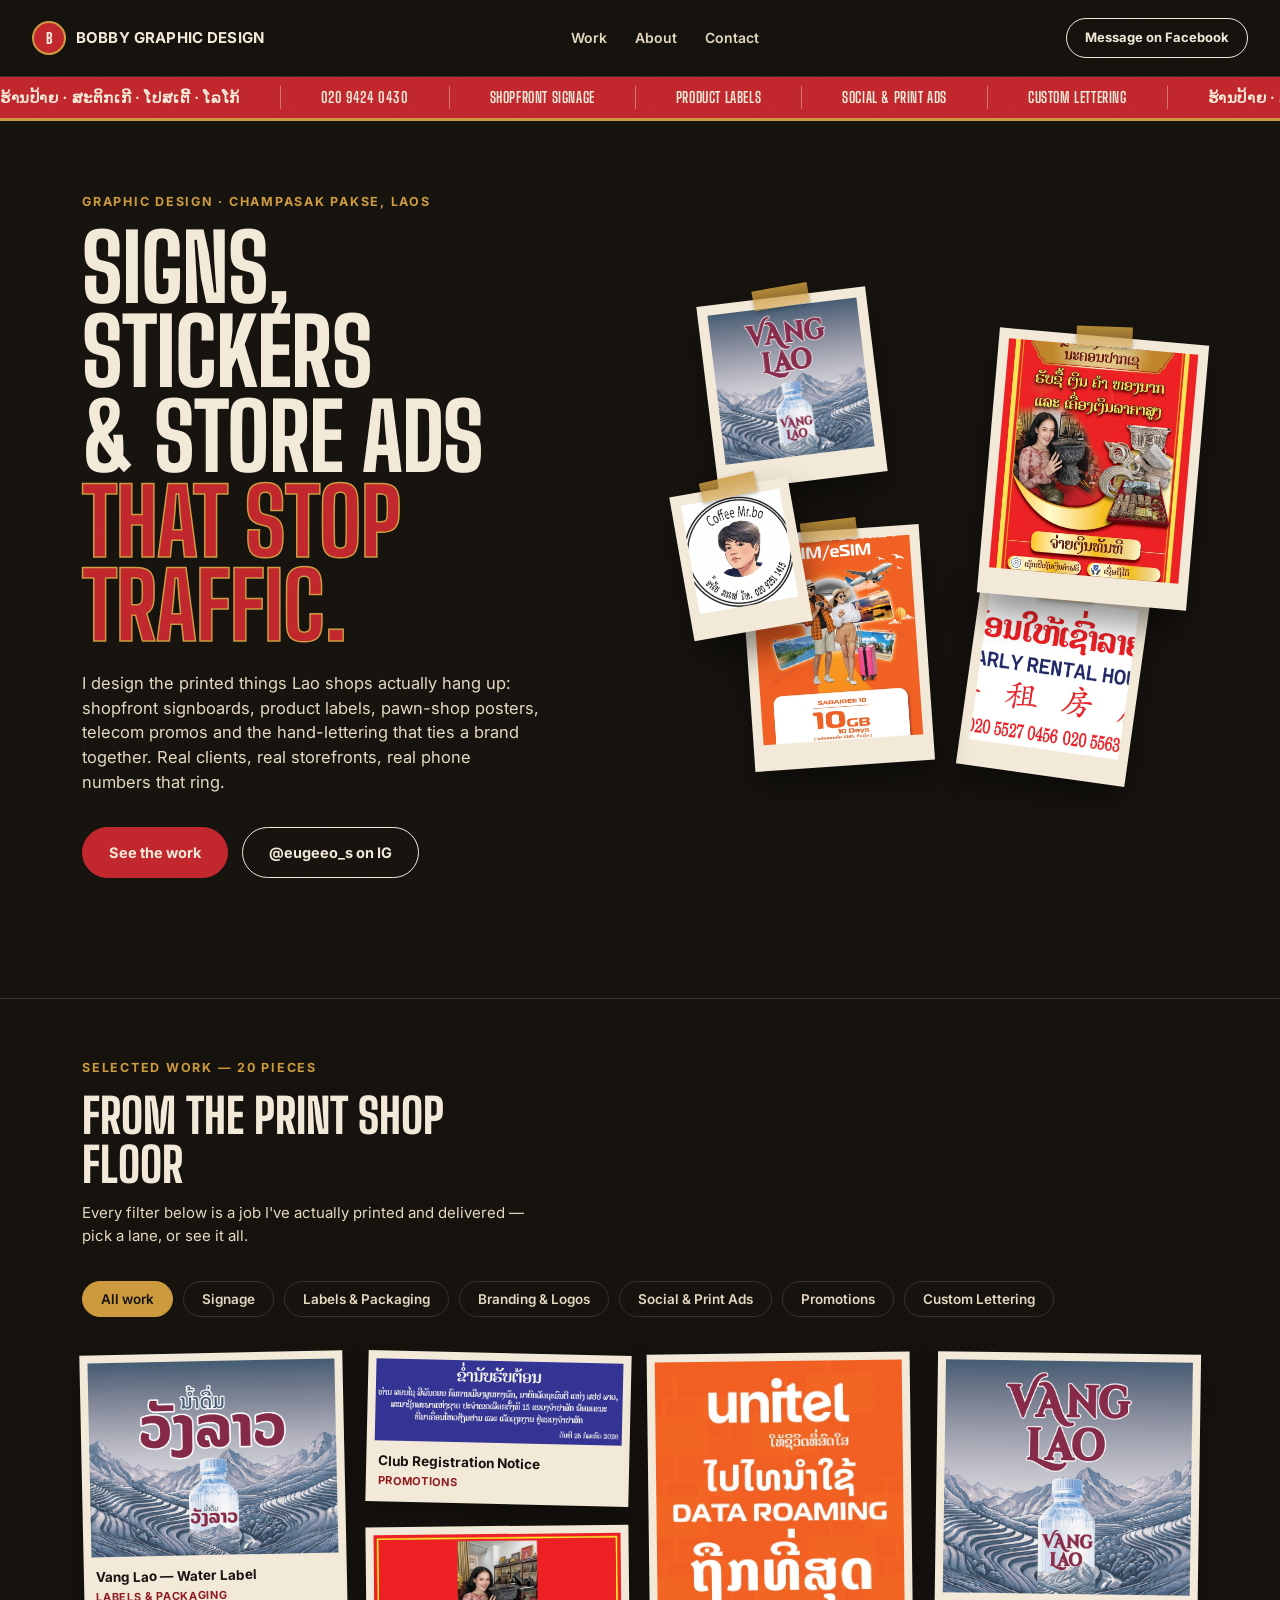
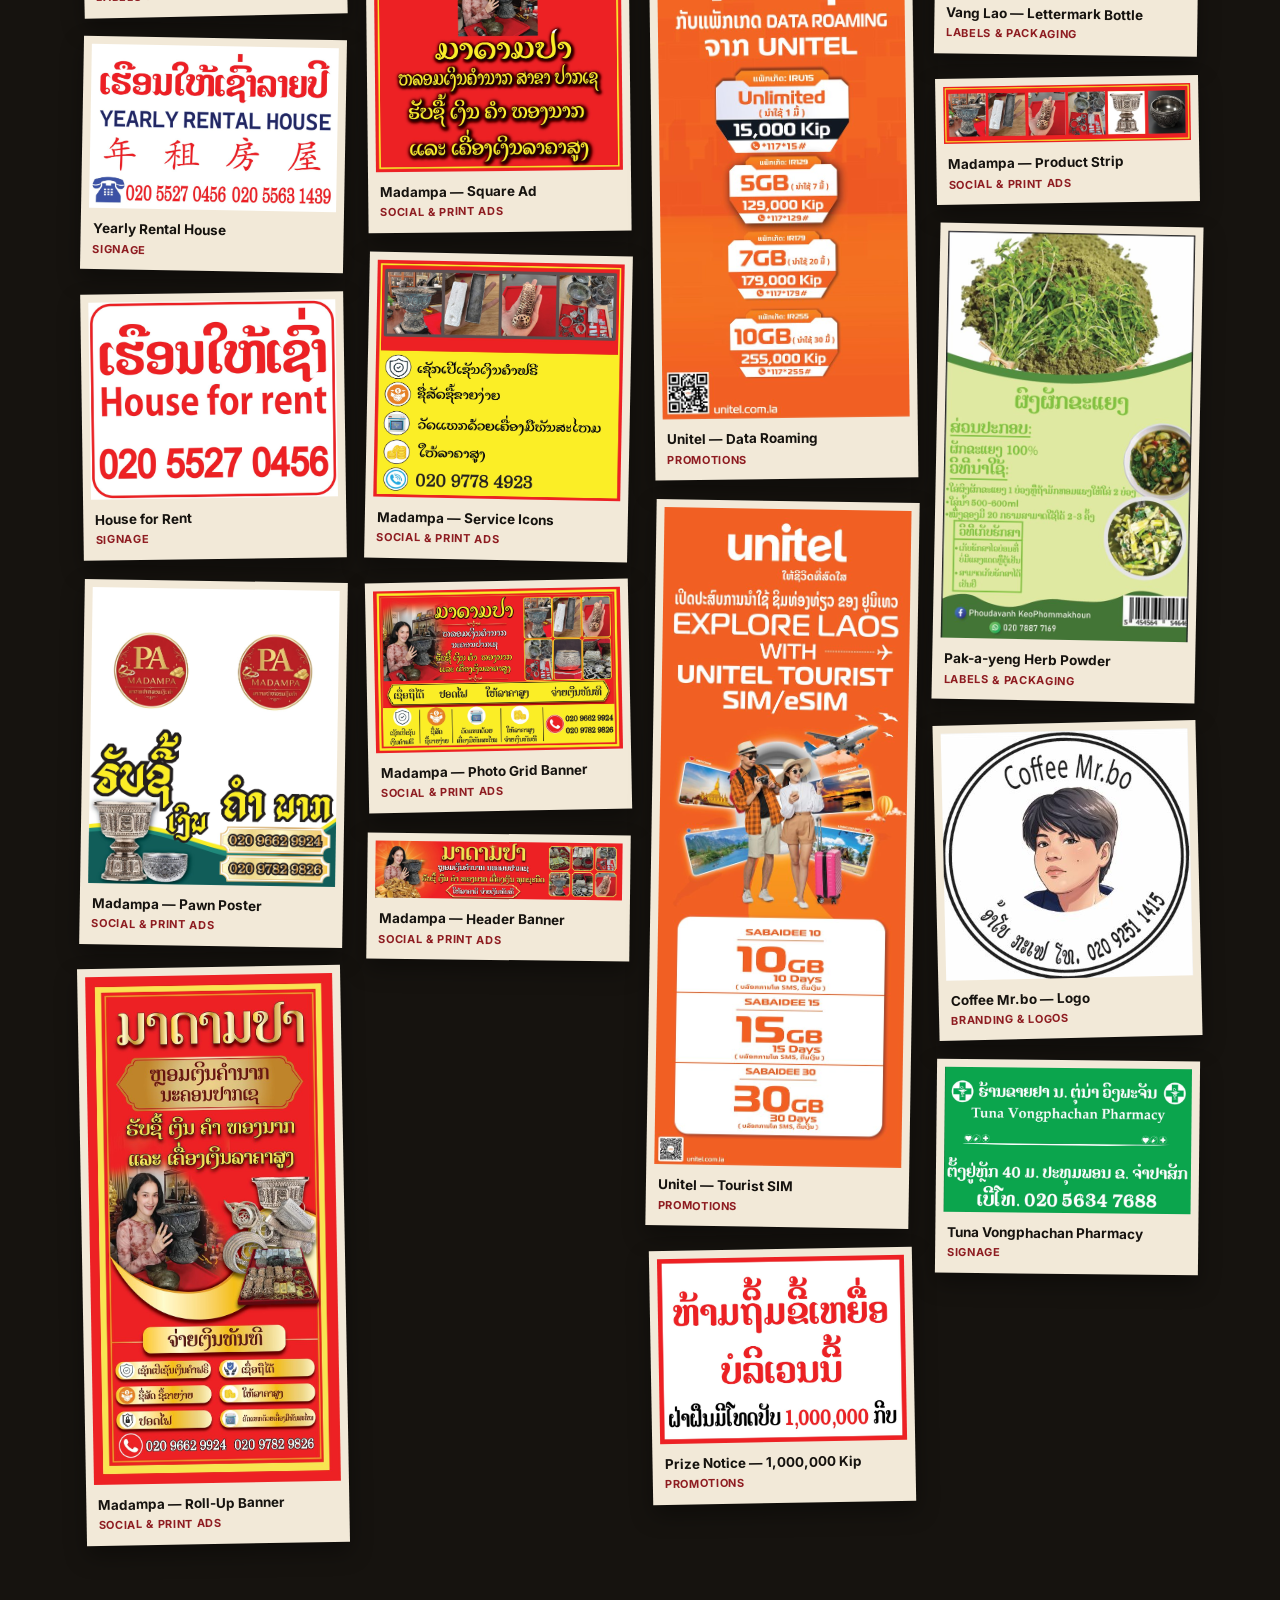
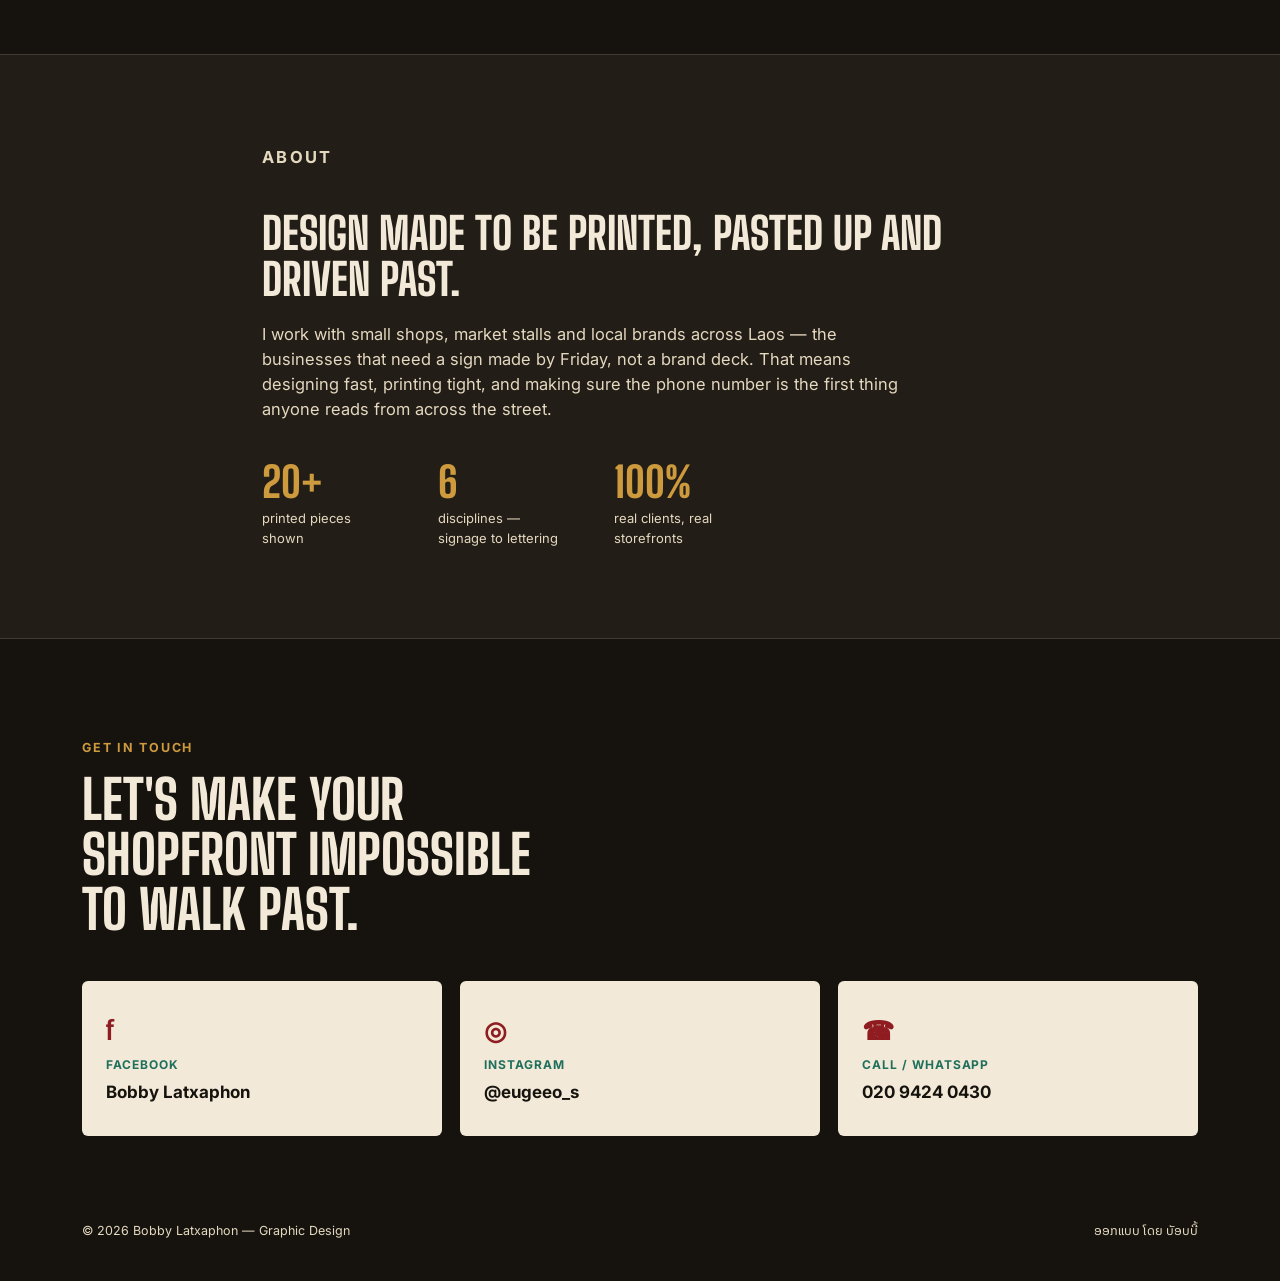
==== commit 2eed1f96: "Update index.html" ====
--- a/index.html
+++ b/index.html
@@ -137,16 +137,6 @@
       <figure class="card wide" data-cat="ads" style="--rot:0.7deg">
         <img src="images/500x120.jpg" alt="Madampa long horizontal gold banner" loading="lazy">
         <figcaption><span class="cap-title">Madampa — Header Banner</span><span class="cap-tag">Social &amp; Print Ads</span></figcaption>
-      </figure>
-
-      <figure class="card tall" data-cat="lettering" style="--rot:-1.4deg">
-        <img src="images/51x183-10.jpg" alt="Custom Lao lettering artwork in yellow" loading="lazy">
-        <figcaption><span class="cap-title">Hand-set Lao Type I</span><span class="cap-tag">Custom Lettering</span></figcaption>
-      </figure>
-
-      <figure class="card tall" data-cat="lettering" style="--rot:1.2deg">
-        <img src="images/51x183-11.jpg" alt="Custom Lao lettering artwork, second layout" loading="lazy">
-        <figcaption><span class="cap-title">Hand-set Lao Type II</span><span class="cap-tag">Custom Lettering</span></figcaption>
       </figure>
 
       <figure class="card tall" data-cat="promos" style="--rot:-0.7deg">
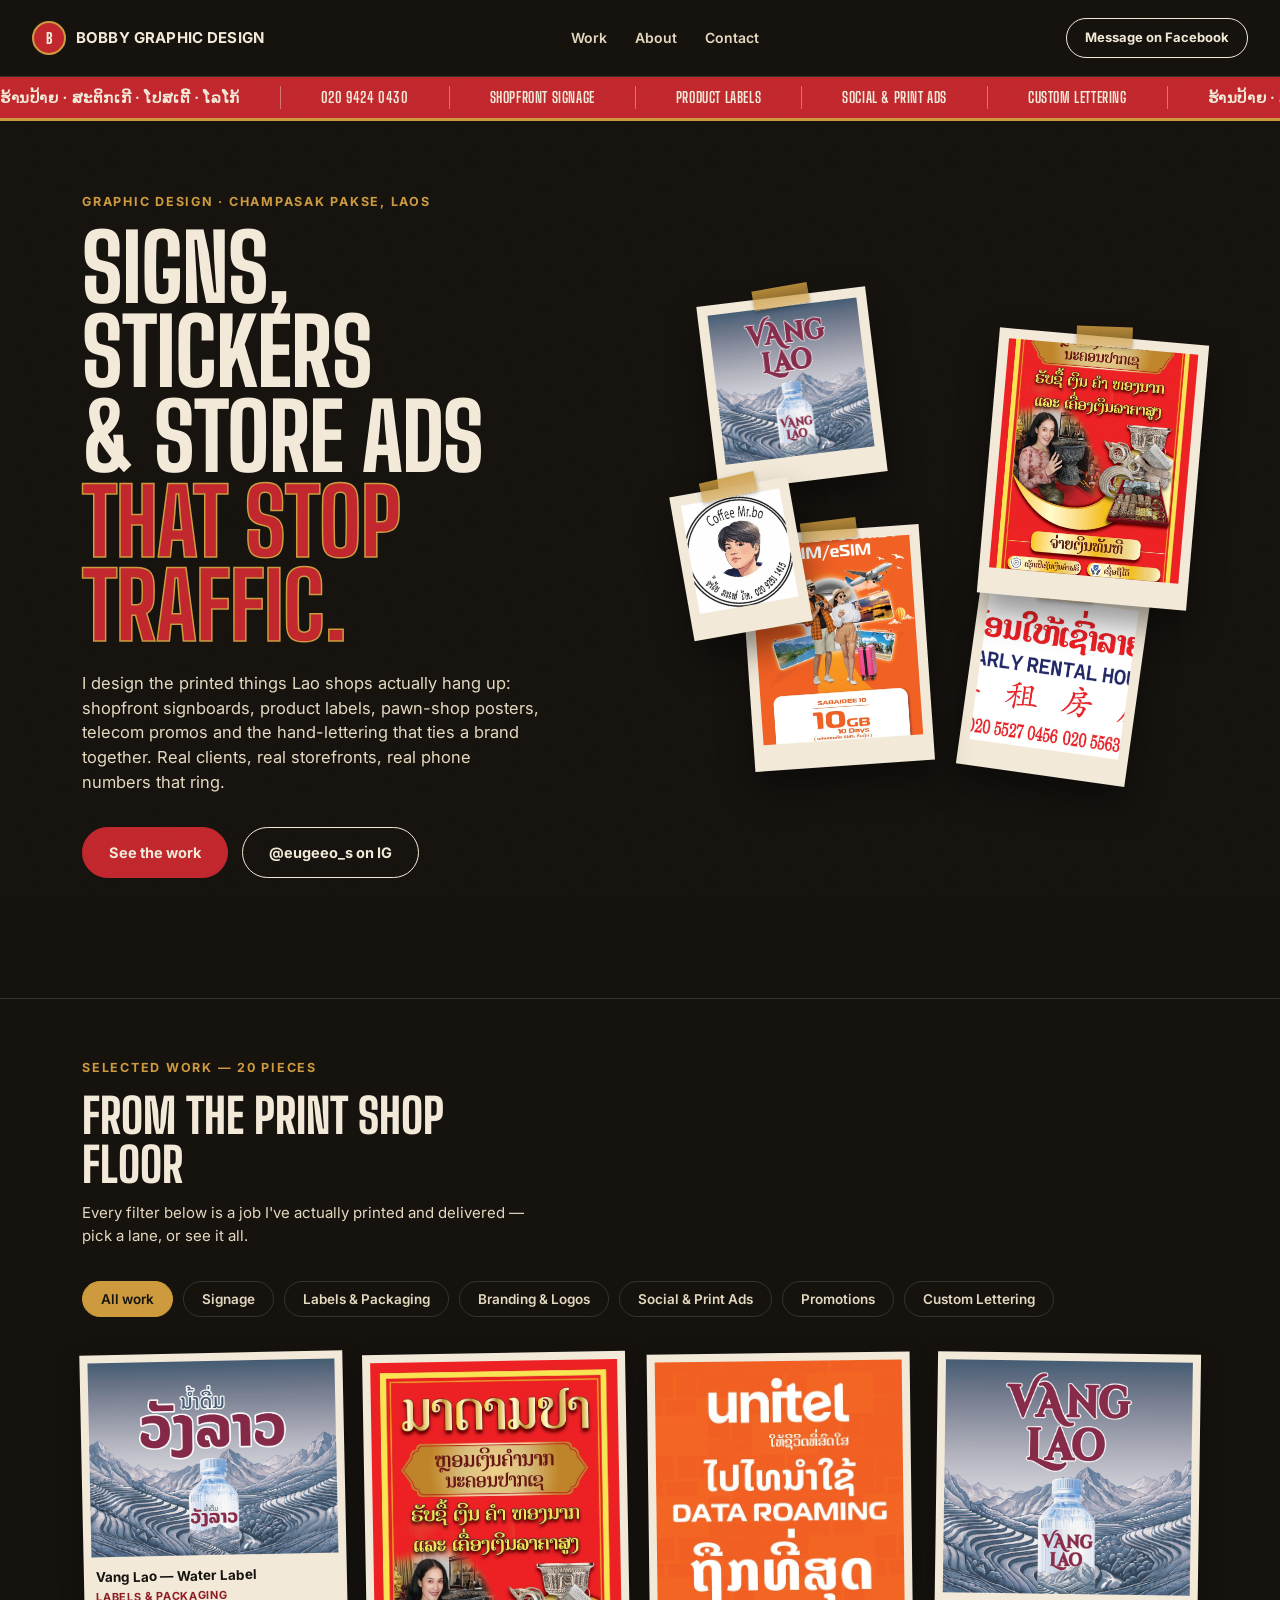
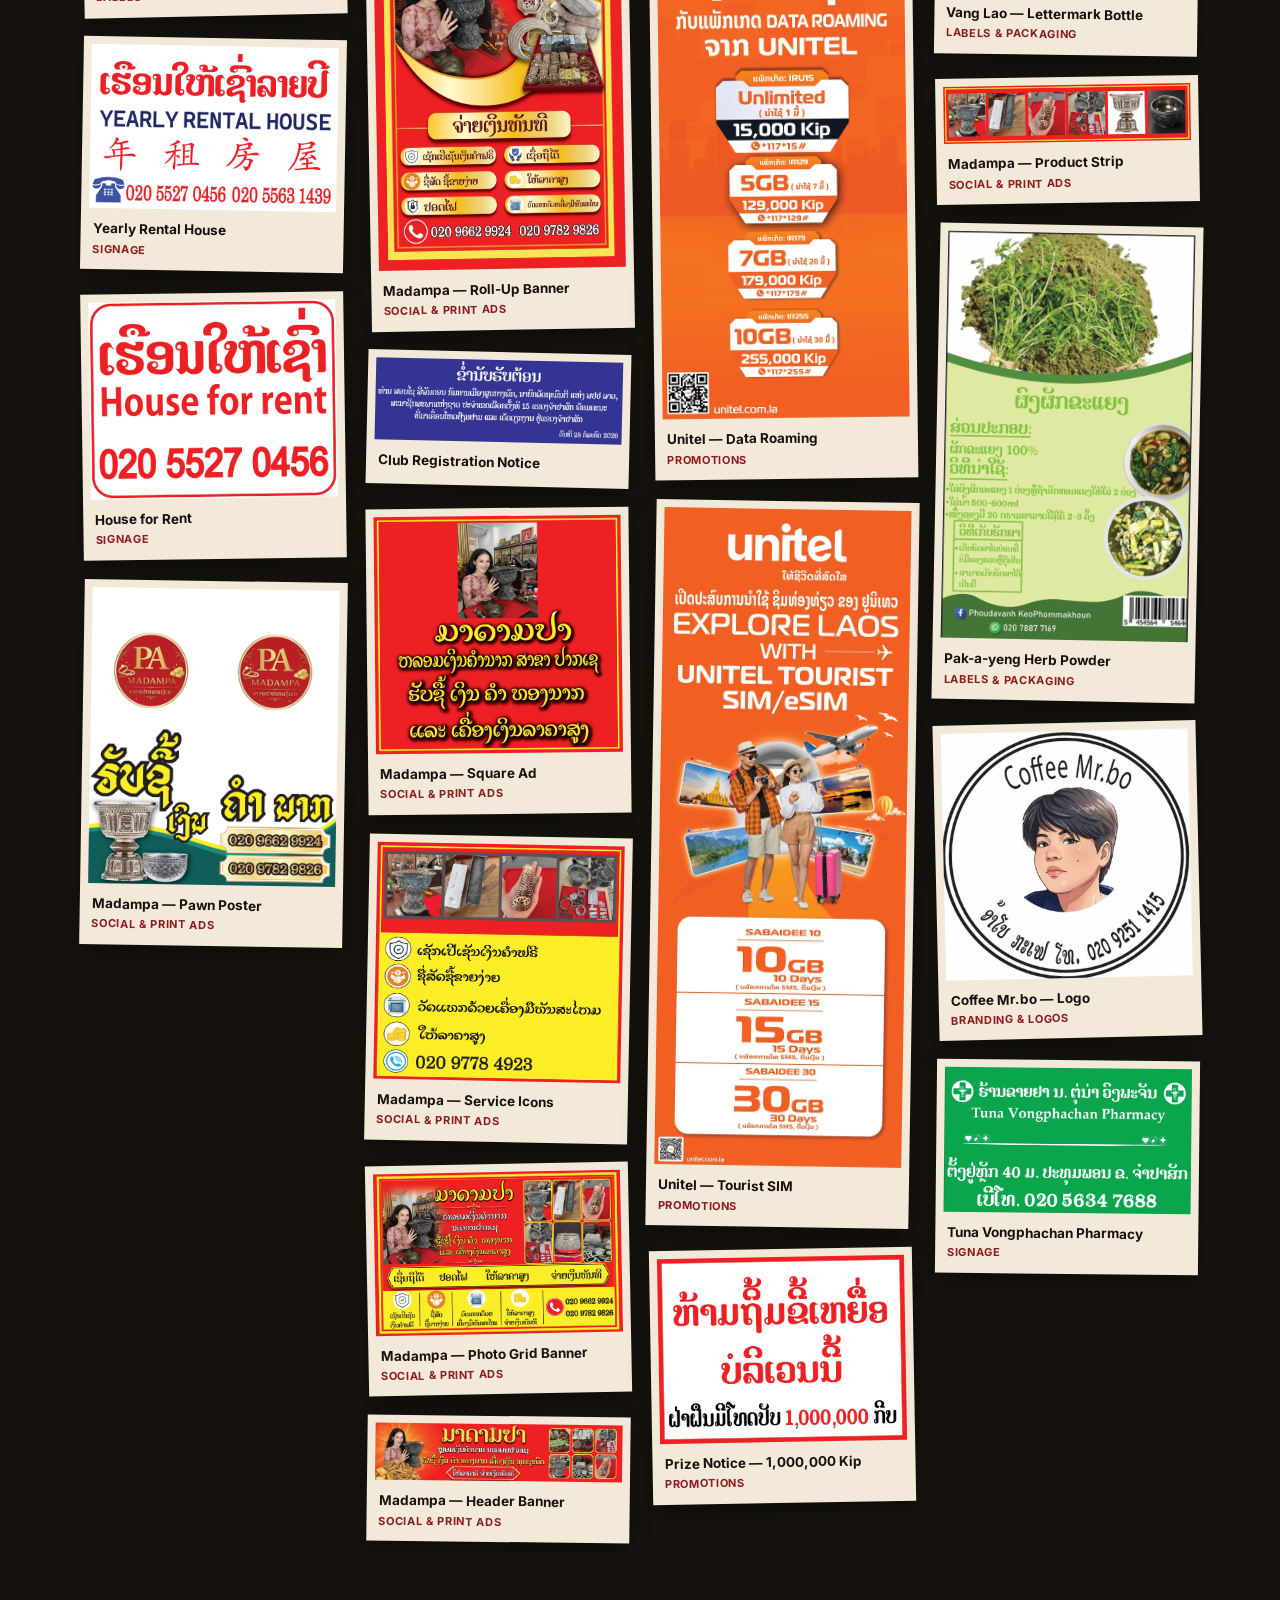
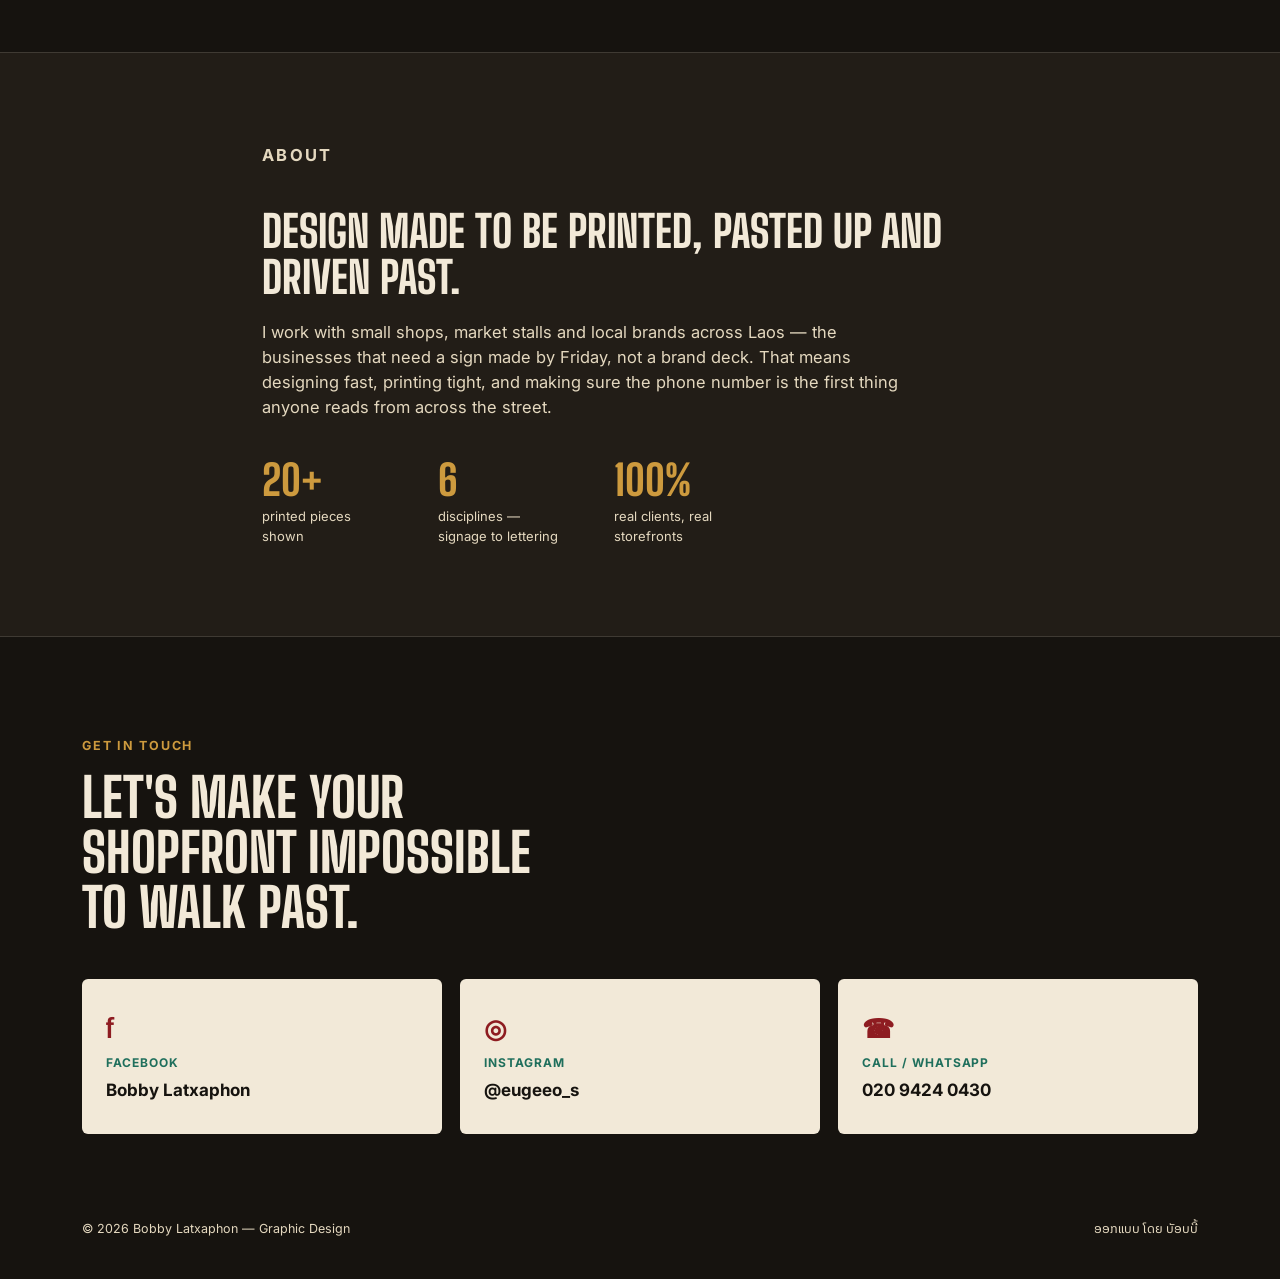
==== commit a571582e: "Update index.html" ====
--- a/index.html
+++ b/index.html
@@ -116,7 +116,7 @@
 
       <figure class="card" data-cat="promos" style="--rot:1.3deg">
         <img src="images/270x90.jpg" alt="Football club membership registration announcement" loading="lazy">
-        <figcaption><span class="cap-title">Club Registration Notice</span><span class="cap-tag">Promotions</span></figcaption>
+        <figcaption><span class="cap-title">Club Registration Notice</span><span class="cap-tag"></span></figcaption>
       </figure>
 
       <figure class="card" data-cat="ads" style="--rot:-0.6deg">
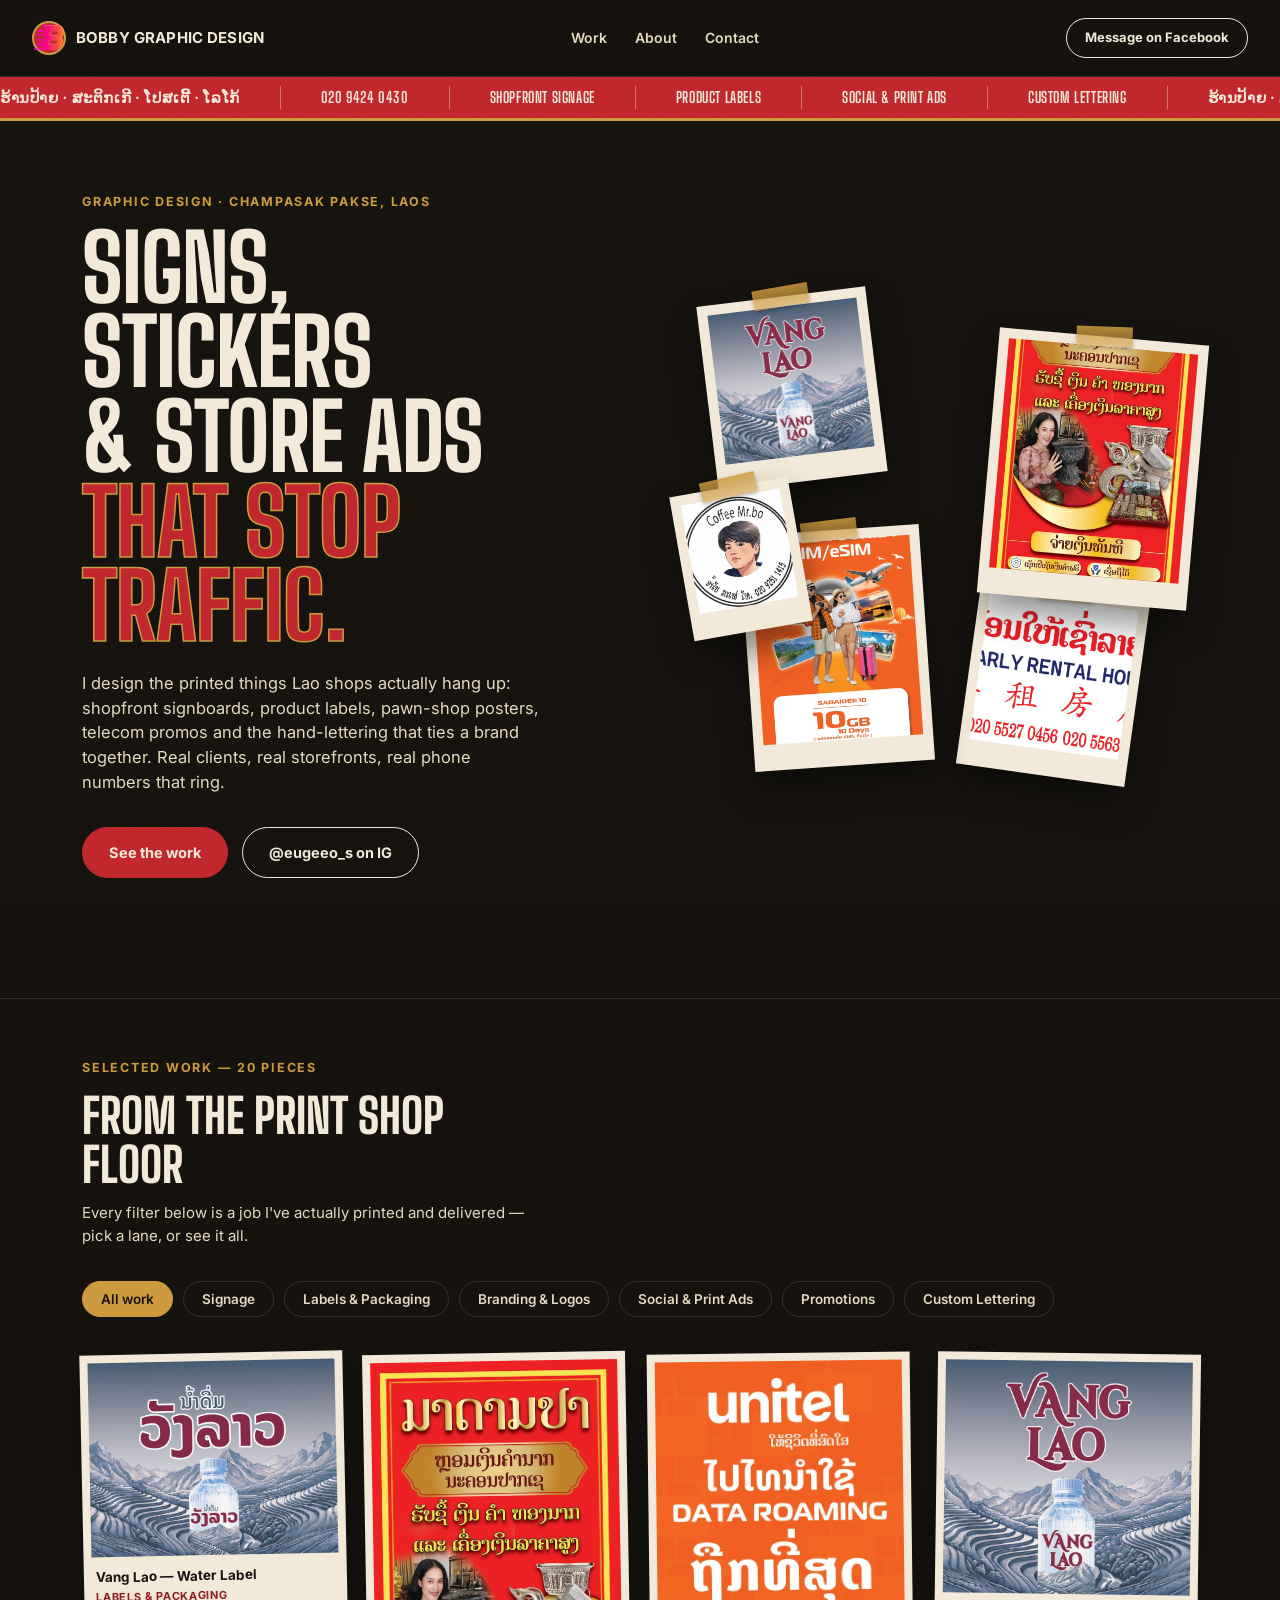
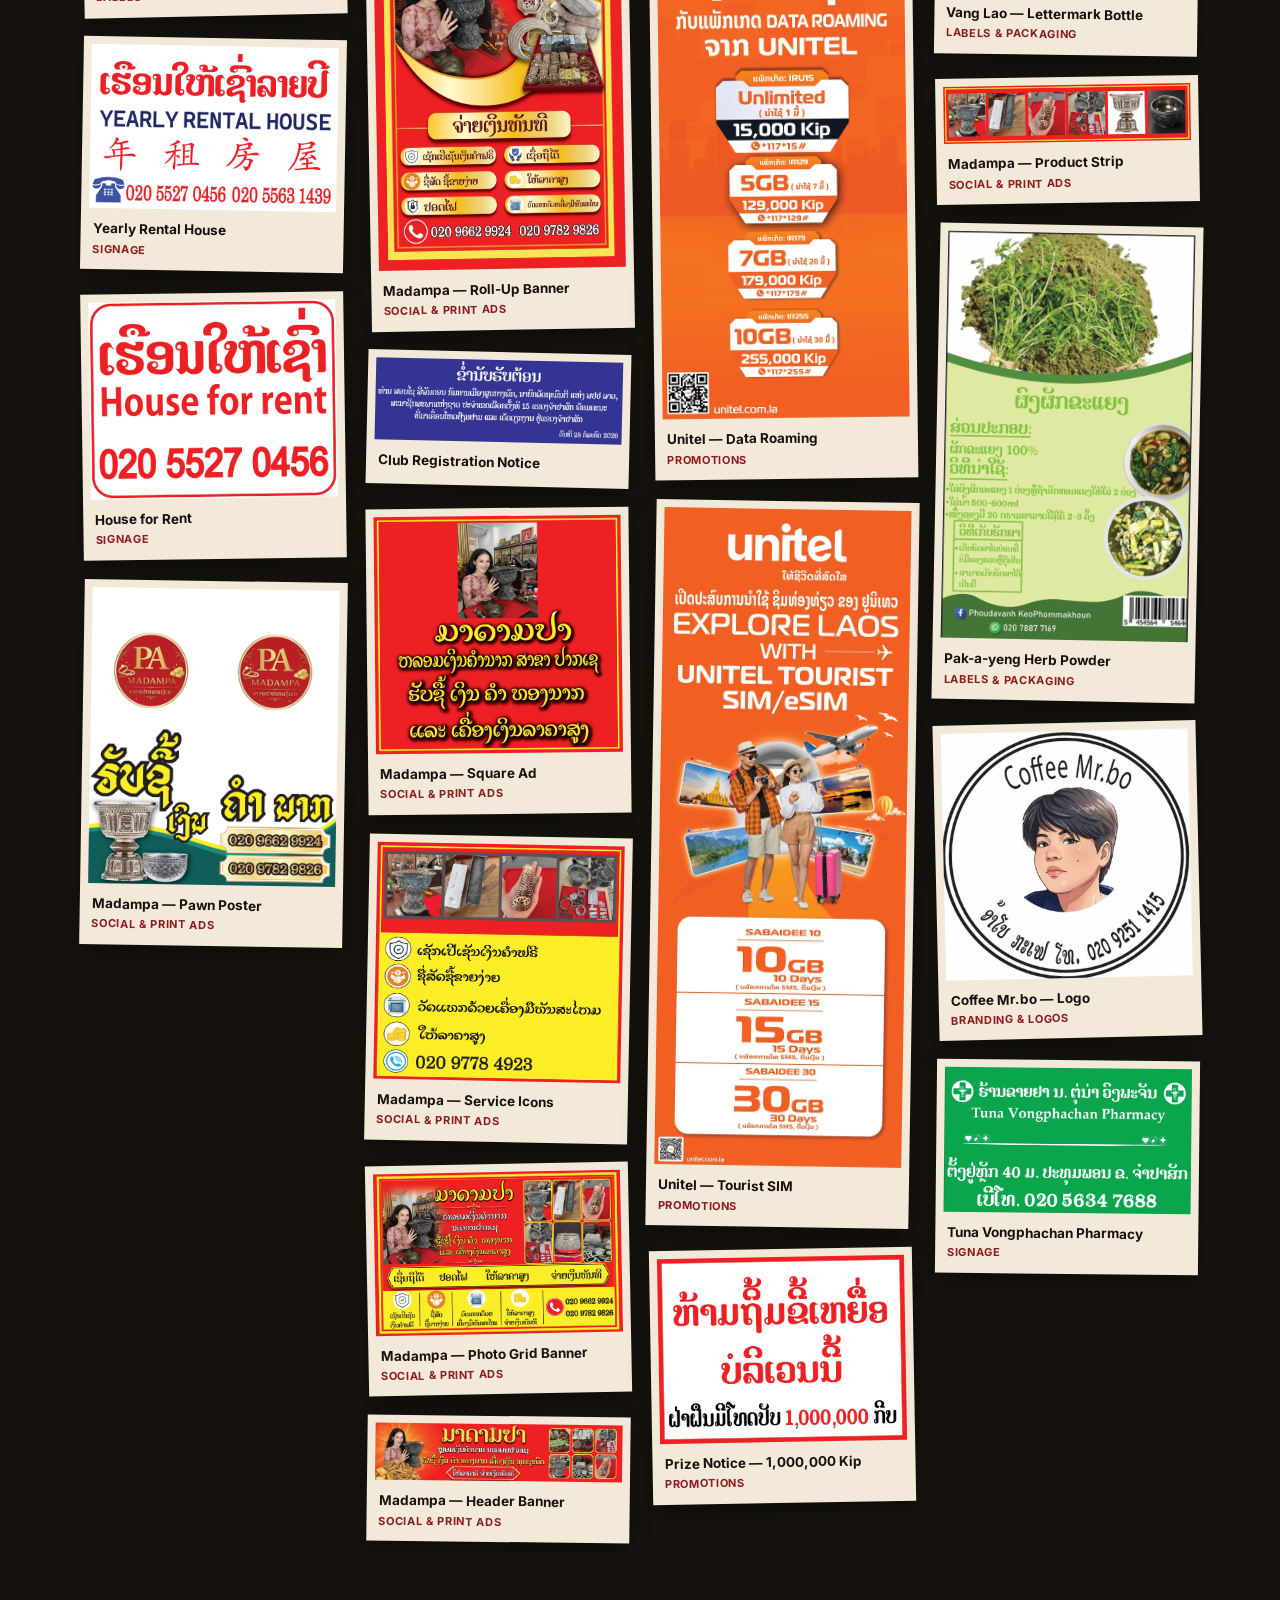
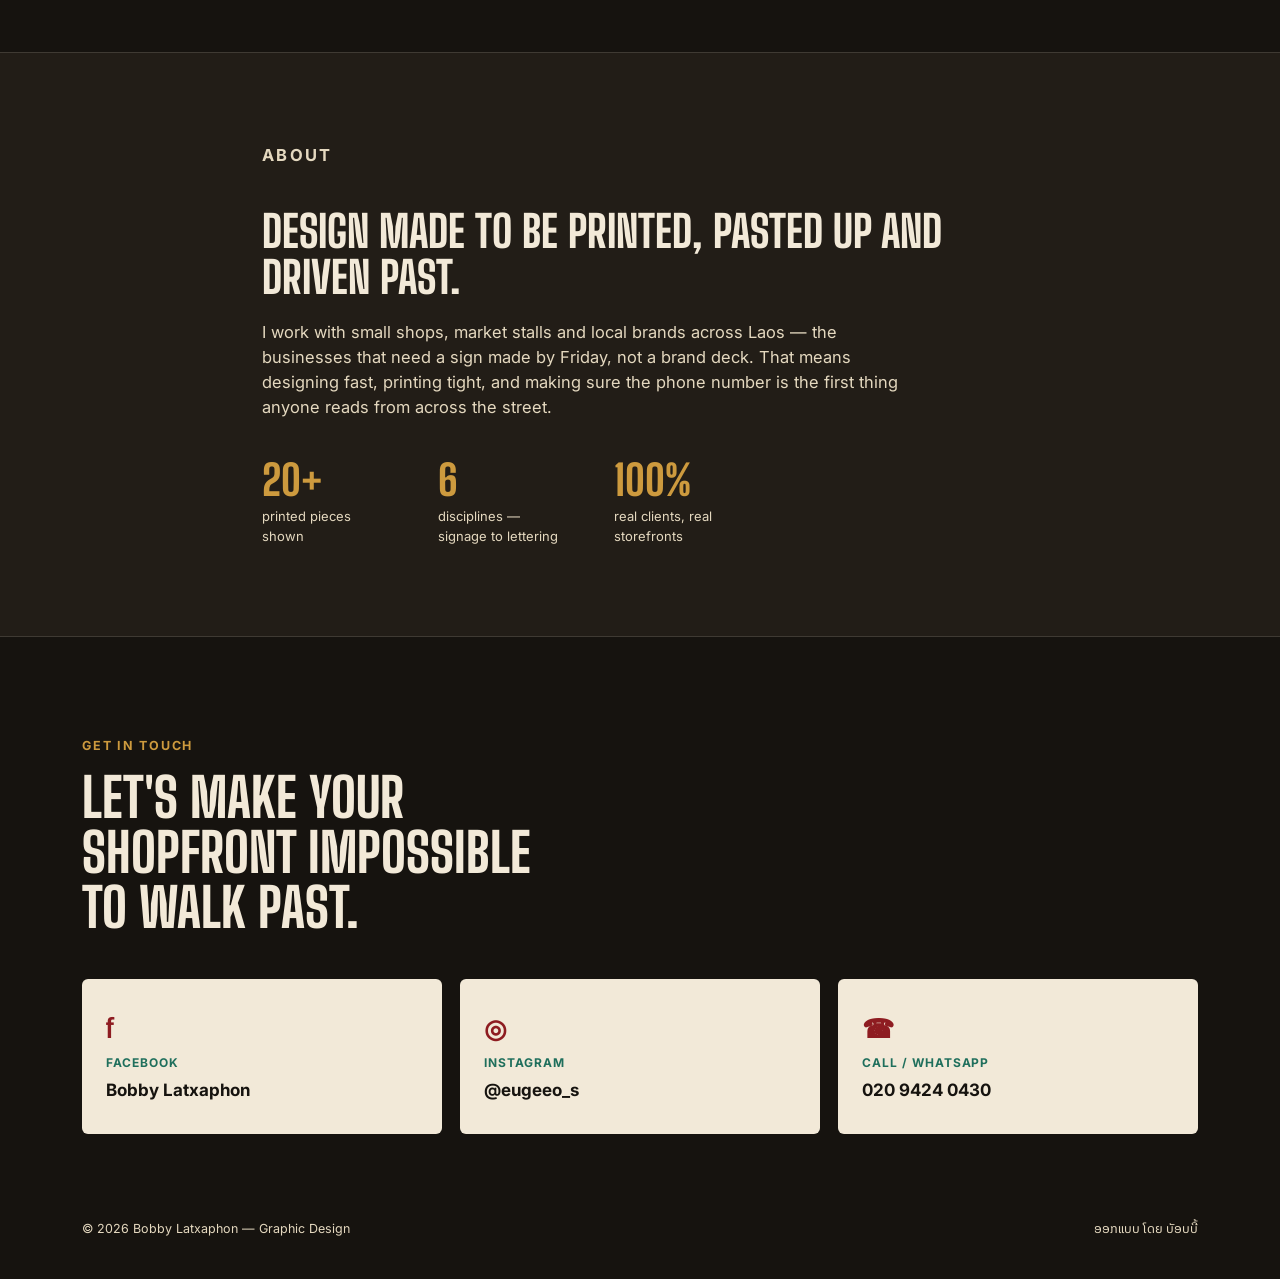
==== commit d9899df5: "Update index.html" ====
--- a/index.html
+++ b/index.html
@@ -3,12 +3,13 @@
 <head>
 <meta charset="UTF-8">
 <meta name="viewport" content="width=device-width, initial-scale=1.0">
-<title>Bobby Latxaphon — Sign, Sticker &amp; Print Design</title>
+<title>Bobby Graphic Design</title>
 <meta name="description" content="Graphic design portfolio — shopfront signage, product labels, social ads and street promotions from Laos.">
 <link rel="preconnect" href="https://fonts.googleapis.com">
 <link rel="preconnect" href="https://fonts.gstatic.com" crossorigin>
 <link href="https://fonts.googleapis.com/css2?family=Big+Shoulders+Display:wght@400;600;700;800;900&family=Inter:wght@400;500;600;700;800&family=Noto+Sans+Lao:wght@400;600;700&display=swap" rel="stylesheet">
 <link rel="stylesheet" href="styles.css">
+<link rel="icon" href="B.png" />
 </head>
 <body>
 
@@ -16,7 +17,7 @@
 
 <header class="site-header">
   <a href="#top" class="brand">
-    <span class="brand-mark">B</span>
+    <span class="brand-mark"><img src="B.png"></img></span>
     <span class="brand-name">BOBBY&nbsp;GRAPHIC&nbsp;DESIGN</span>
   </a>
   <nav class="main-nav">
@@ -114,7 +115,7 @@
         <figcaption><span class="cap-title">Madampa — Roll-Up Banner</span><span class="cap-tag">Social &amp; Print Ads</span></figcaption>
       </figure>
 
-      <figure class="card" data-cat="promos" style="--rot:1.3deg">
+      <figure class="card"  style="--rot:1.3deg">
         <img src="images/270x90.jpg" alt="Football club membership registration announcement" loading="lazy">
         <figcaption><span class="cap-title">Club Registration Notice</span><span class="cap-tag"></span></figcaption>
       </figure>
